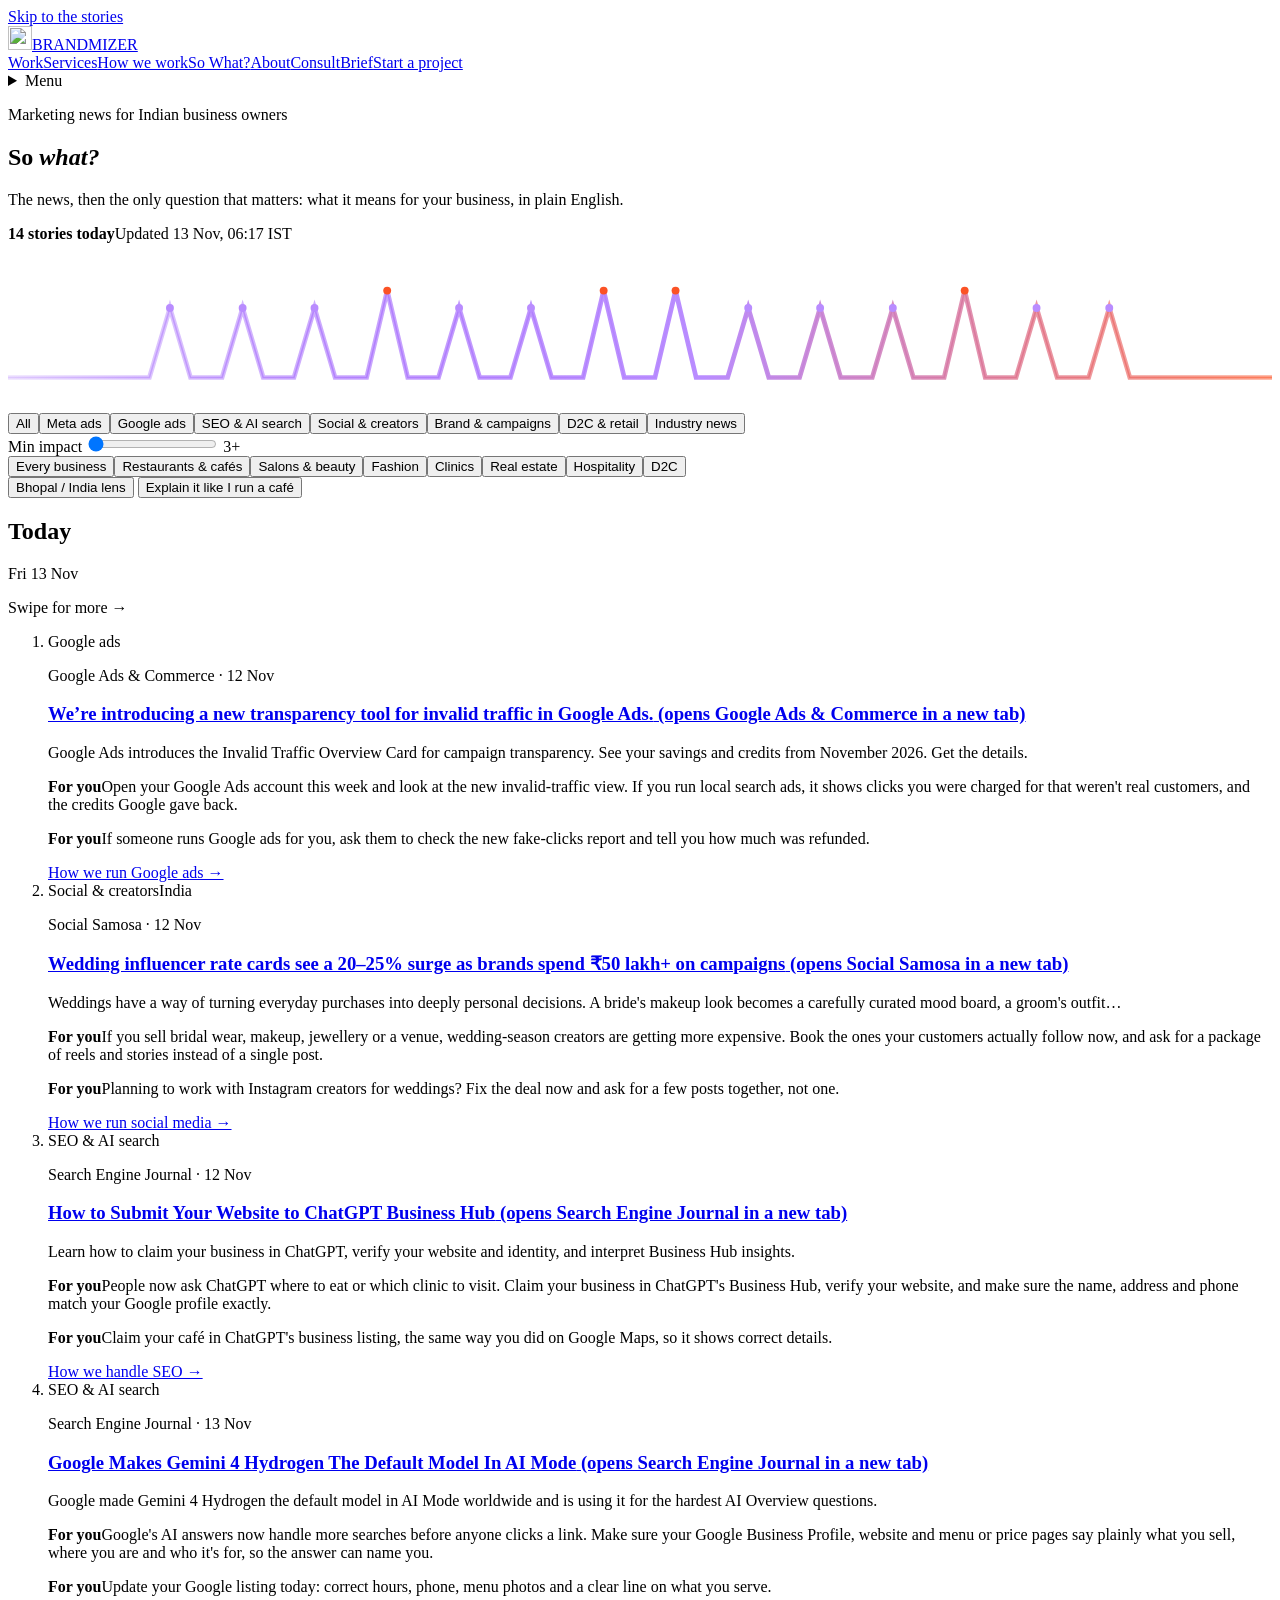
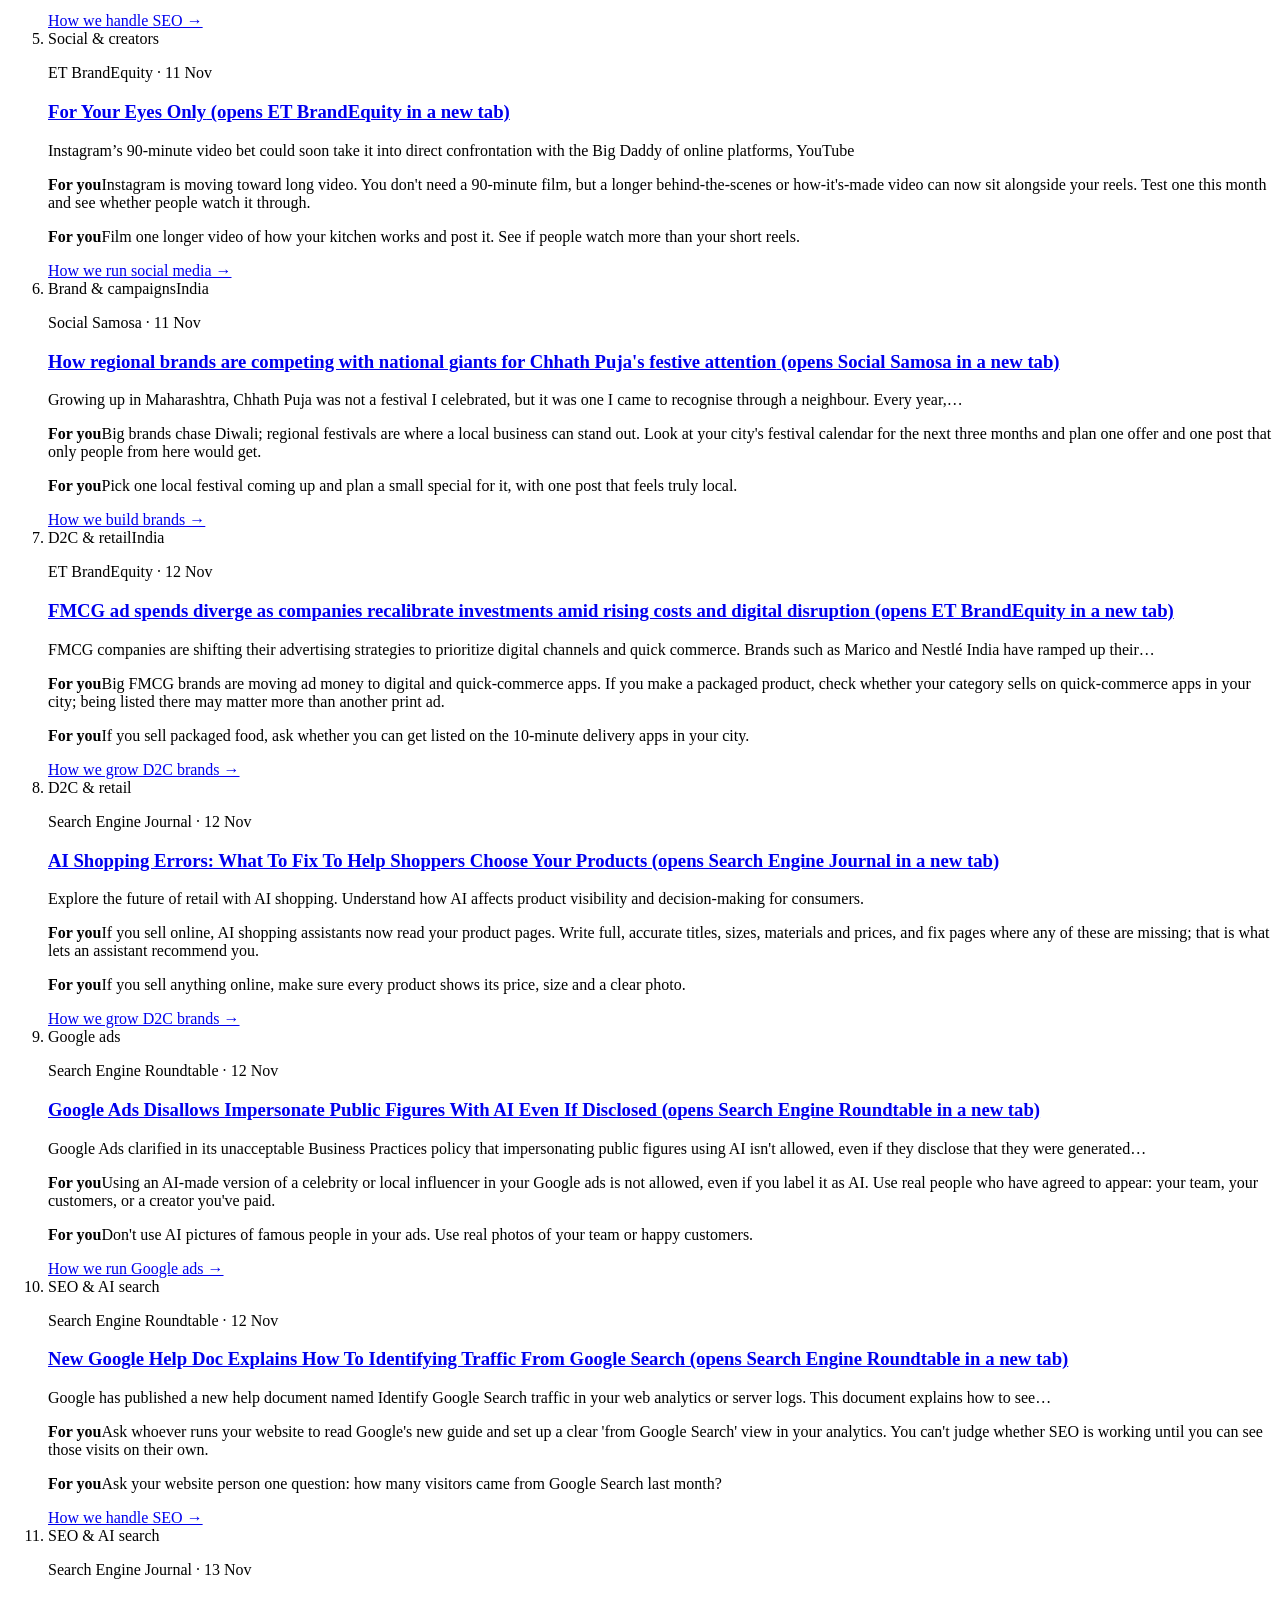
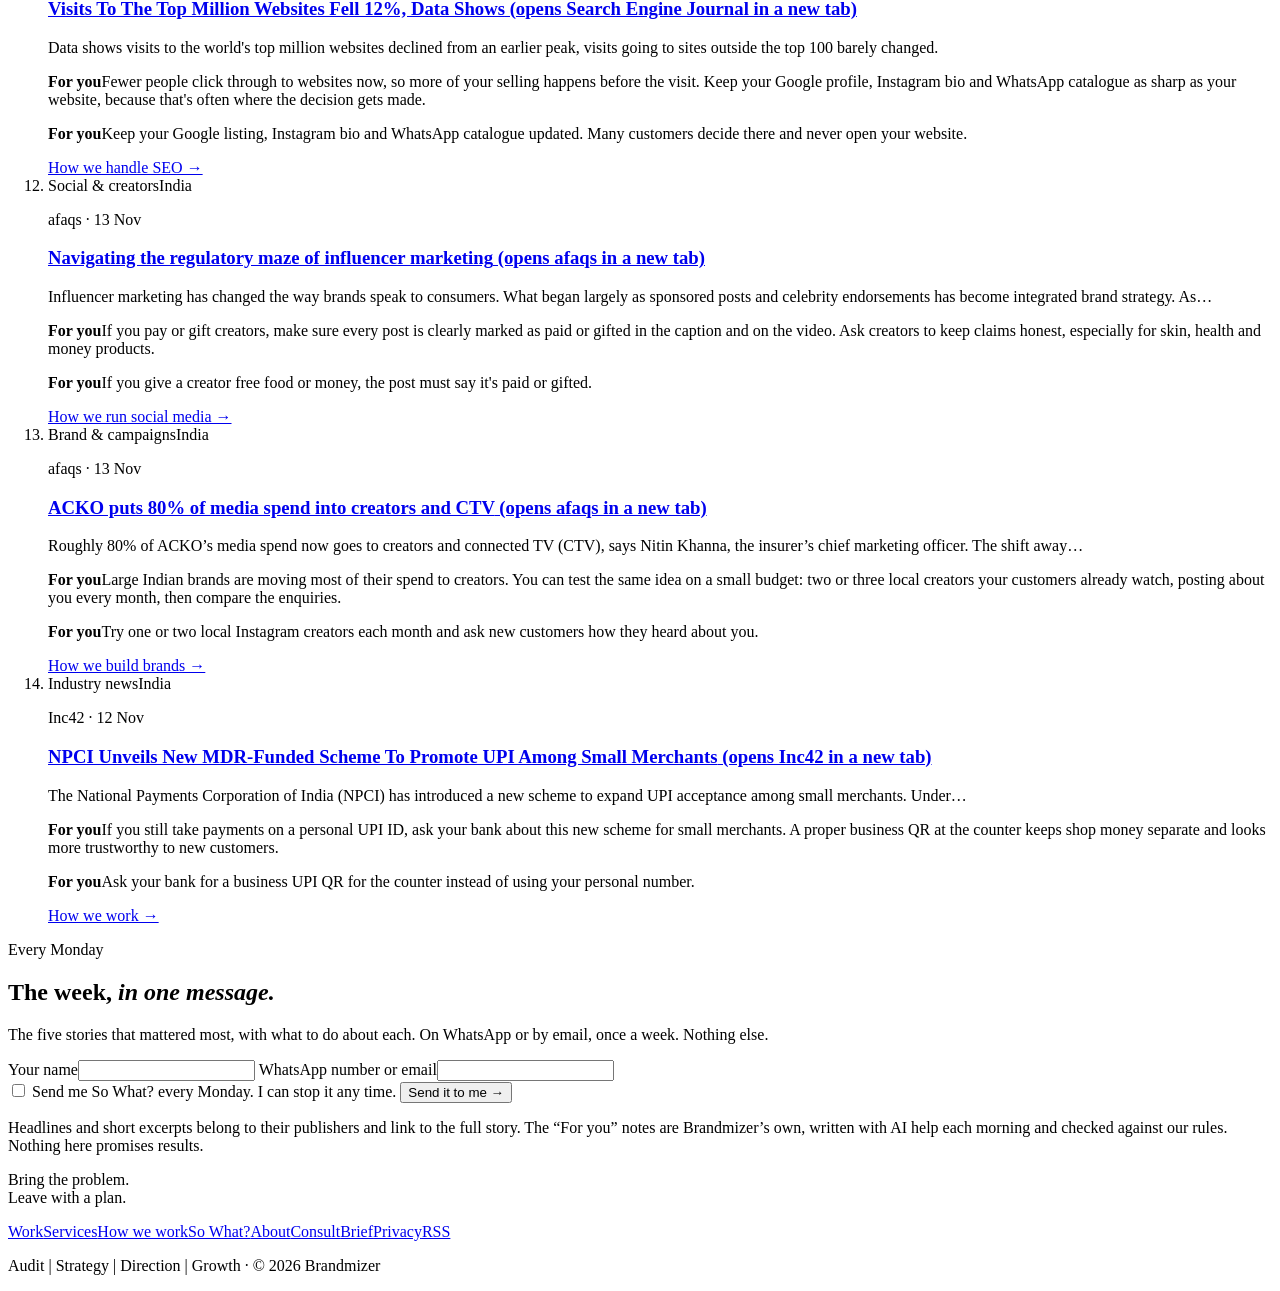
==== site/so-what-preview/index.html @ 9aa98651 "So What?: pipeline, first real day (13 Nov), preview pages" ====
<!doctype html>
<html lang="en-IN">
<head>
<meta charset="utf-8"><meta name="viewport" content="width=device-width, initial-scale=1, viewport-fit=cover">
<title>So What? Marketing news, and what it means for your business | Brandmizer</title><meta name="description" content="Today&#x27;s marketing news for Indian business owners, with a plain-English note on what each story means for you. Updated every morning by Brandmizer, Bhopal."><meta name="robots" content="noindex,nofollow">
<link rel="canonical" href="https://brandmizer.com/so-what-preview/"><link rel="alternate" type="application/rss+xml" title="So What? by Brandmizer" href="/so-what-preview/feed.xml">
<meta property="og:type" content="website"><meta property="og:site_name" content="Brandmizer"><meta property="og:title" content="So What? Marketing news, and what it means for your business | Brandmizer"><meta property="og:description" content="Today&#x27;s marketing news for Indian business owners, with a plain-English note on what each story means for you. Updated every morning by Brandmizer, Bhopal."><meta property="og:url" content="https://brandmizer.com/so-what-preview/"><meta property="og:image" content="https://brandmizer.com/og.jpg"><meta name="twitter:card" content="summary_large_image">
<link rel="icon" href="/icon.png"><link rel="preload" href="/so-what-preview/bricolage.woff2" as="font" type="font/woff2" crossorigin>
<link rel="stylesheet" href="/so-what-preview/so-what.css?v=1">
<script type="application/ld+json">{"@context": "https://schema.org", "@type": "CollectionPage", "name": "So What? Marketing news, and what it means for your business | Brandmizer", "url": "https://brandmizer.com/so-what-preview/", "description": "Today's marketing news for Indian business owners, with a plain-English note on what each story means for you. Updated every morning by Brandmizer, Bhopal.", "publisher": {"@type": "Organization", "name": "Brandmizer", "url": "https://brandmizer.com/"}, "mainEntity": {"@type": "ItemList", "numberOfItems": 14, "itemListElement": [{"@type": "ListItem", "position": 1, "item": {"@type": "NewsArticle", "headline": "We’re introducing a new transparency tool for invalid traffic in Google Ads.", "url": "https://blog.google/products/ads-commerce/invalid-traffic-overview-google-ads/", "datePublished": "2026-11-12T13:00:00+00:00", "publisher": {"@type": "Organization", "name": "Google Ads & Commerce"}, "abstract": "Open your Google Ads account this week and look at the new invalid-traffic view. If you run local search ads, it shows clicks you were charged for that weren't real customers, and the credits Google gave back."}}, {"@type": "ListItem", "position": 2, "item": {"@type": "NewsArticle", "headline": "Wedding influencer rate cards see a 20–25% surge as brands spend ₹50 lakh+ on campaigns", "url": "https://www.socialsamosa.com/experts-speak/wedding-influencer-rate-cards-20-25percent-surge-brands-spend-50-lakh-12765551", "datePublished": "2026-11-12T03:30:37+00:00", "publisher": {"@type": "Organization", "name": "Social Samosa"}, "abstract": "If you sell bridal wear, makeup, jewellery or a venue, wedding-season creators are getting more expensive. Book the ones your customers actually follow now, and ask for a package of reels and stories instead of a single post."}}, {"@type": "ListItem", "position": 3, "item": {"@type": "NewsArticle", "headline": "How to Submit Your Website to ChatGPT Business Hub", "url": "https://www.searchenginejournal.com/submit-website-chatgpt/596785/", "datePublished": "2026-11-12T13:10:15+00:00", "publisher": {"@type": "Organization", "name": "Search Engine Journal"}, "abstract": "People now ask ChatGPT where to eat or which clinic to visit. Claim your business in ChatGPT's Business Hub, verify your website, and make sure the name, address and phone match your Google profile exactly."}}, {"@type": "ListItem", "position": 4, "item": {"@type": "NewsArticle", "headline": "Google Makes Gemini 4 Hydrogen The Default Model In AI Mode", "url": "https://www.searchenginejournal.com/google-gemini-4-hydrogen-default-ai-mode/597096/", "datePublished": "2026-11-12T20:09:18+00:00", "publisher": {"@type": "Organization", "name": "Search Engine Journal"}, "abstract": "Google's AI answers now handle more searches before anyone clicks a link. Make sure your Google Business Profile, website and menu or price pages say plainly what you sell, where you are and who it's for, so the answer can name you."}}, {"@type": "ListItem", "position": 5, "item": {"@type": "NewsArticle", "headline": "For Your Eyes Only", "url": "https://brandequity.economictimes.indiatimes.com/news/digital/for-your-eyes-only/135715470", "datePublished": "2026-11-11T01:43:55+00:00", "publisher": {"@type": "Organization", "name": "ET BrandEquity"}, "abstract": "Instagram is moving toward long video. You don't need a 90-minute film, but a longer behind-the-scenes or how-it's-made video can now sit alongside your reels. Test one this month and see whether people watch it through."}}, {"@type": "ListItem", "position": 6, "item": {"@type": "NewsArticle", "headline": "How regional brands are competing with national giants for Chhath Puja's festive attention", "url": "https://www.socialsamosa.com/experts-speak/regional-brands-competing-national-giants-chhath-puja-12789927", "datePublished": "2026-11-11T03:30:37+00:00", "publisher": {"@type": "Organization", "name": "Social Samosa"}, "abstract": "Big brands chase Diwali; regional festivals are where a local business can stand out. Look at your city's festival calendar for the next three months and plan one offer and one post that only people from here would get."}}, {"@type": "ListItem", "position": 7, "item": {"@type": "NewsArticle", "headline": "FMCG ad spends diverge as companies recalibrate investments amid rising costs and digital disruption", "url": "https://brandequity.economictimes.indiatimes.com/news/research/advertising/fmcg-ad-spends-diverge-as-companies-recalibrate-investments-amid-rising-costs-and-digital-disruption/135753228", "datePublished": "2026-11-12T03:03:59+00:00", "publisher": {"@type": "Organization", "name": "ET BrandEquity"}, "abstract": "Big FMCG brands are moving ad money to digital and quick-commerce apps. If you make a packaged product, check whether your category sells on quick-commerce apps in your city; being listed there may matter more than another print ad."}}, {"@type": "ListItem", "position": 8, "item": {"@type": "NewsArticle", "headline": "AI Shopping Errors: What To Fix To Help Shoppers Choose Your Products", "url": "https://www.searchenginejournal.com/fix-ai-shopping-errors-writesonic-spa/595790/", "datePublished": "2026-11-12T06:00:23+00:00", "publisher": {"@type": "Organization", "name": "Search Engine Journal"}, "abstract": "If you sell online, AI shopping assistants now read your product pages. Write full, accurate titles, sizes, materials and prices, and fix pages where any of these are missing; that is what lets an assistant recommend you."}}, {"@type": "ListItem", "position": 9, "item": {"@type": "NewsArticle", "headline": "Google Ads Disallows Impersonate Public Figures With AI Even If Disclosed", "url": "https://www.seroundtable.com/google-ads-disallows-impersonate-public-figures-ai-42512.html", "datePublished": "2026-11-12T12:51:00+00:00", "publisher": {"@type": "Organization", "name": "Search Engine Roundtable"}, "abstract": "Using an AI-made version of a celebrity or local influencer in your Google ads is not allowed, even if you label it as AI. Use real people who have agreed to appear: your team, your customers, or a creator you've paid."}}, {"@type": "ListItem", "position": 10, "item": {"@type": "NewsArticle", "headline": "New Google Help Doc Explains How To Identifying Traffic From Google Search", "url": "https://www.seroundtable.com/identify-traffic-from-google-search-42525.html", "datePublished": "2026-11-12T17:08:00+00:00", "publisher": {"@type": "Organization", "name": "Search Engine Roundtable"}, "abstract": "Ask whoever runs your website to read Google's new guide and set up a clear 'from Google Search' view in your analytics. You can't judge whether SEO is working until you can see those visits on their own."}}, {"@type": "ListItem", "position": 11, "item": {"@type": "NewsArticle", "headline": "Visits To The Top Million Websites Fell 12%, Data Shows", "url": "https://www.searchenginejournal.com/visits-to-the-top-million-websites-fell-12-data-shows/597085/", "datePublished": "2026-11-12T18:43:03+00:00", "publisher": {"@type": "Organization", "name": "Search Engine Journal"}, "abstract": "Fewer people click through to websites now, so more of your selling happens before the visit. Keep your Google profile, Instagram bio and WhatsApp catalogue as sharp as your website, because that's often where the decision gets made."}}, {"@type": "ListItem", "position": 12, "item": {"@type": "NewsArticle", "headline": "Navigating the regulatory maze of influencer marketing", "url": "https://www.afaqs.com/news/guest-article/navigating-the-regulatory-maze-of-influencer-marketing-12804831", "datePublished": "2026-11-12T23:30:37+00:00", "publisher": {"@type": "Organization", "name": "afaqs"}, "abstract": "If you pay or gift creators, make sure every post is clearly marked as paid or gifted in the caption and on the video. Ask creators to keep claims honest, especially for skin, health and money products."}}, {"@type": "ListItem", "position": 13, "item": {"@type": "NewsArticle", "headline": "ACKO puts 80% of media spend into creators and CTV", "url": "https://www.afaqs.com/news/mktg/acko-puts-80-of-media-spend-into-creators-and-ctv-12804410", "datePublished": "2026-11-13T00:00:37+00:00", "publisher": {"@type": "Organization", "name": "afaqs"}, "abstract": "Large Indian brands are moving most of their spend to creators. You can test the same idea on a small budget: two or three local creators your customers already watch, posting about you every month, then compare the enquiries."}}, {"@type": "ListItem", "position": 14, "item": {"@type": "NewsArticle", "headline": "NPCI Unveils New MDR-Funded Scheme To Promote UPI Among Small Merchants", "url": "https://inc42.com/buzz/npci-unveils-new-mdr-funded-scheme-to-promote-upi-among-small-merchants/", "datePublished": "2026-11-12T15:01:09+00:00", "publisher": {"@type": "Organization", "name": "Inc42"}, "abstract": "If you still take payments on a personal UPI ID, ask your bank about this new scheme for small merchants. A proper business QR at the counter keeps shop money separate and looks more trustworthy to new customers."}}]}}</script><script>!function(f,b,e,v,n,t,s){if(f.fbq)return;n=f.fbq=function(){n.callMethod?n.callMethod.apply(n,arguments):n.queue.push(arguments)};if(!f._fbq)f._fbq=n;n.push=n;n.loaded=!0;n.version='2.0';n.queue=[];t=b.createElement(e);t.async=!0;t.src=v;s=b.getElementsByTagName(e)[0];s.parentNode.insertBefore(t,s)}(window,document,'script','https://connect.facebook.net/en_US/fbevents.js');fbq('init','4198595263773796');fbq('track','PageView');</script>
</head>
<body>
<a class="skip" href="#stories">Skip to the stories</a>
<header class="nav"><div class="wrap"><a class="brand" href="/"><img src="/so-what-preview/mark.png" alt="" width="24" height="24">BRANDMIZER</a>
<nav class="links" aria-label="Pages"><a href="/city/">Work</a><a href="/services/">Services</a><a href="/how-we-work/">How we work</a><a href="/so-what-preview/" aria-current=page>So What?</a><a href="/about/">About</a><a href="/consult/">Consult</a><a href="/brief/">Brief</a><a class="cta" href="/brief/">Start a project</a></nav>
<details class="menu"><summary aria-label="Menu">Menu</summary><nav class="drawer" aria-label="Pages (menu)"><a href="/city/">Work</a><a href="/services/">Services</a><a href="/how-we-work/">How we work</a><a href="/so-what-preview/" aria-current=page>So What?</a><a href="/about/">About</a><a href="/consult/">Consult</a><a href="/brief/">Brief</a><a href="/brief/">Start a project</a></nav></details></div></header>
<main id="main">
<section class="hero"><div class="wrap">
<div class="hero-top"><div><p class="label kicker">Marketing news for Indian business owners</p>
<h1>So <em>what?</em></h1>
<p class="sub">The news, then the only question that matters: what it means for your business, in plain English.</p></div>
<p class="label stamp"><b>14 stories today</b>Updated 13 Nov, 06:17 IST</p></div>
<div class="signal" aria-hidden="false"><svg viewBox="0 0 1600 190" preserveAspectRatio="none" role="group" aria-label="Today's stories as a signal: the taller the peak, the bigger the impact">
<defs><linearGradient id="sg" x1="0" x2="1"><stop offset="0" stop-color="#8b3ffa" stop-opacity=".15"/><stop offset=".55" stop-color="#b98cff"/><stop offset="1" stop-color="#fb5225" stop-opacity=".5"/></linearGradient></defs>
<path class="glow" d="M0 150 L179 150 L205 62 L231 150 L271 150 L297 62 L323 150 L362 150 L388 62 L414 150 L454 150 L480 40 L506 150 L545 150 L571 62 L597 150 L636 150 L662 62 L688 150 L728 150 L754 40 L780 150 L819 150 L845 40 L871 150 L911 150 L937 62 L963 150 L1002 150 L1028 62 L1054 150 L1094 150 L1120 62 L1146 150 L1185 150 L1211 40 L1237 150 L1276 150 L1302 62 L1328 150 L1368 150 L1394 62 L1420 150 L1600 150" fill="none" stroke="url(#sg)" stroke-width="6"/><path d="M0 150 L179 150 L205 62 L231 150 L271 150 L297 62 L323 150 L362 150 L388 62 L414 150 L454 150 L480 40 L506 150 L545 150 L571 62 L597 150 L636 150 L662 62 L688 150 L728 150 L754 40 L780 150 L819 150 L845 40 L871 150 L911 150 L937 62 L963 150 L1002 150 L1028 62 L1054 150 L1094 150 L1120 62 L1146 150 L1185 150 L1211 40 L1237 150 L1276 150 L1302 62 L1328 150 L1368 150 L1394 62 L1420 150 L1600 150" fill="none" stroke="url(#sg)" stroke-width="2"/>
<g class="peak" data-for="s-ecc2ecfb144f" tabindex="0" role="button" aria-label="Go to: For Your Eyes Only"><circle cx="205" cy="62" r="5" fill="#b98cff"/></g><g class="peak" data-for="s-cd4eedb22e3f" tabindex="0" role="button" aria-label="Go to: How regional brands are competing with national giants for Chhath Puja&#x27;s festive attention"><circle cx="297" cy="62" r="5" fill="#b98cff"/></g><g class="peak" data-for="s-7a551f74f8f1" tabindex="0" role="button" aria-label="Go to: FMCG ad spends diverge as companies recalibrate investments amid rising costs and digital disruption"><circle cx="388" cy="62" r="5" fill="#b98cff"/></g><g class="peak" data-for="s-b32c65d6b437" tabindex="0" role="button" aria-label="Go to: Wedding influencer rate cards see a 20–25% surge as brands spend ₹50 lakh+ on campaigns"><circle cx="480" cy="40" r="5" fill="#fb5225"/></g><g class="peak" data-for="s-f1b92e170b71" tabindex="0" role="button" aria-label="Go to: AI Shopping Errors: What To Fix To Help Shoppers Choose Your Products"><circle cx="571" cy="62" r="5" fill="#b98cff"/></g><g class="peak" data-for="s-995f81ce42e9" tabindex="0" role="button" aria-label="Go to: Google Ads Disallows Impersonate Public Figures With AI Even If Disclosed"><circle cx="662" cy="62" r="5" fill="#b98cff"/></g><g class="peak top" data-for="s-d7cb22eeaa84" tabindex="0" role="button" aria-label="Go to: We’re introducing a new transparency tool for invalid traffic in Google Ads."><circle cx="754" cy="40" r="5" fill="#fb5225"/></g><g class="peak" data-for="s-14d401bca611" tabindex="0" role="button" aria-label="Go to: How to Submit Your Website to ChatGPT Business Hub"><circle cx="845" cy="40" r="5" fill="#fb5225"/></g><g class="peak" data-for="s-0faafb590cff" tabindex="0" role="button" aria-label="Go to: NPCI Unveils New MDR-Funded Scheme To Promote UPI Among Small Merchants"><circle cx="937" cy="62" r="5" fill="#b98cff"/></g><g class="peak" data-for="s-9e3d4a1f6106" tabindex="0" role="button" aria-label="Go to: New Google Help Doc Explains How To Identifying Traffic From Google Search"><circle cx="1028" cy="62" r="5" fill="#b98cff"/></g><g class="peak" data-for="s-e3565c75cc93" tabindex="0" role="button" aria-label="Go to: Visits To The Top Million Websites Fell 12%, Data Shows"><circle cx="1120" cy="62" r="5" fill="#b98cff"/></g><g class="peak" data-for="s-a123a9330220" tabindex="0" role="button" aria-label="Go to: Google Makes Gemini 4 Hydrogen The Default Model In AI Mode"><circle cx="1211" cy="40" r="5" fill="#fb5225"/></g><g class="peak" data-for="s-f8298ed9e74b" tabindex="0" role="button" aria-label="Go to: Navigating the regulatory maze of influencer marketing"><circle cx="1302" cy="62" r="5" fill="#b98cff"/></g><g class="peak" data-for="s-f70ac30956f1" tabindex="0" role="button" aria-label="Go to: ACKO puts 80% of media spend into creators and CTV"><circle cx="1394" cy="62" r="5" fill="#b98cff"/></g></svg></div></div></section>
<div class="controls" role="region" aria-label="Filters"><div class="wrap">
<span class="dial" aria-hidden="true"></span><div class="chips" role="group" aria-label="Category"><button class="chip" type="button" data-cat-btn="all" aria-pressed="true">All</button><button class="chip" type="button" data-cat-btn="Meta ads" aria-pressed="false">Meta ads</button><button class="chip" type="button" data-cat-btn="Google ads" aria-pressed="false">Google ads</button><button class="chip" type="button" data-cat-btn="SEO &amp; AI search" aria-pressed="false">SEO &amp; AI search</button><button class="chip" type="button" data-cat-btn="Social &amp; creators" aria-pressed="false">Social &amp; creators</button><button class="chip" type="button" data-cat-btn="Brand &amp; campaigns" aria-pressed="false">Brand &amp; campaigns</button><button class="chip" type="button" data-cat-btn="D2C &amp; retail" aria-pressed="false">D2C &amp; retail</button><button class="chip" type="button" data-cat-btn="Industry news" aria-pressed="false">Industry news</button></div>
<label class="imp-ctl label" for="min">Min impact <input id="min" type="range" min="3" max="5" step="1" value="3"> <span id="minval">3+</span></label>
</div><div class="wrap"><div class="chips" role="group" aria-label="Business type"><button class="chip" type="button" data-ind-btn="all" aria-pressed="true">Every business</button><button class="chip" type="button" data-ind-btn="Restaurants &amp; cafés" aria-pressed="false">Restaurants &amp; cafés</button><button class="chip" type="button" data-ind-btn="Salons &amp; beauty" aria-pressed="false">Salons &amp; beauty</button><button class="chip" type="button" data-ind-btn="Fashion" aria-pressed="false">Fashion</button><button class="chip" type="button" data-ind-btn="Clinics" aria-pressed="false">Clinics</button><button class="chip" type="button" data-ind-btn="Real estate" aria-pressed="false">Real estate</button><button class="chip" type="button" data-ind-btn="Hospitality" aria-pressed="false">Hospitality</button><button class="chip" type="button" data-ind-btn="D2C" aria-pressed="false">D2C</button></div>
<button class="sw" id="lens" type="button" aria-pressed="false"><i></i>Bhopal / India lens</button>
<button class="sw" id="cafe" type="button" aria-pressed="false"><i></i>Explain it like I run a café</button></div></div>
<div class="wrap days" id="stories"><p class="label" aria-live="polite" id="count"></p>
<section class="day today" aria-labelledby="d-2026-11-13">
<div class="dayhead"><h2 id="d-2026-11-13">Today</h2><span class="label">Fri 13 Nov</span></div><p class="label swipehint">Swipe for more →</p>
<ol class="list"><li class="story" id="s-d7cb22eeaa84" data-cat="Google ads" data-ind="" data-imp="4" data-india="0">
  <div class="meta"><span class="bars" role="img" aria-label="Impact 4 of 5"><i class="on"></i><i class="on"></i><i class="on"></i><i class="on"></i><i class=""></i></span><span class="cat">Google ads</span></div>
  <div>
    <p class="src">Google Ads &amp; Commerce · <time datetime="2026-11-12T13:00:00+00:00">12 Nov</time></p>
    <h3><a href="https://blog.google/products/ads-commerce/invalid-traffic-overview-google-ads/" target="_blank" rel="noopener">We’re introducing a new transparency tool for invalid traffic in Google Ads.<span class="sr"> (opens Google Ads &amp; Commerce in a new tab)</span></a></h3>
    <p class="ex">Google Ads introduces the Invalid Traffic Overview Card for campaign transparency. See your savings and credits from November 2026. Get the details.</p>
    <p class="take pro"><b>For you</b>Open your Google Ads account this week and look at the new invalid-traffic view. If you run local search ads, it shows clicks you were charged for that weren&#x27;t real customers, and the credits Google gave back.</p>
    <p class="take cafe"><b>For you</b>If someone runs Google ads for you, ask them to check the new fake-clicks report and tell you how much was refunded.</p>
    <a class="more" href="/services/">How we run Google ads →</a>
  </div>
</li>
<li class="story" id="s-b32c65d6b437" data-cat="Social &amp; creators" data-ind="Fashion|Salons &amp; beauty|Hospitality" data-imp="4" data-india="1">
  <div class="meta"><span class="bars" role="img" aria-label="Impact 4 of 5"><i class="on"></i><i class="on"></i><i class="on"></i><i class="on"></i><i class=""></i></span><span class="cat">Social &amp; creators</span><span class="lens">India</span></div>
  <div>
    <p class="src">Social Samosa · <time datetime="2026-11-12T03:30:37+00:00">12 Nov</time></p>
    <h3><a href="https://www.socialsamosa.com/experts-speak/wedding-influencer-rate-cards-20-25percent-surge-brands-spend-50-lakh-12765551" target="_blank" rel="noopener">Wedding influencer rate cards see a 20–25% surge as brands spend ₹50 lakh+ on campaigns<span class="sr"> (opens Social Samosa in a new tab)</span></a></h3>
    <p class="ex">Weddings have a way of turning everyday purchases into deeply personal decisions. A bride&#x27;s makeup look becomes a carefully curated mood board, a groom&#x27;s outfit…</p>
    <p class="take pro"><b>For you</b>If you sell bridal wear, makeup, jewellery or a venue, wedding-season creators are getting more expensive. Book the ones your customers actually follow now, and ask for a package of reels and stories instead of a single post.</p>
    <p class="take cafe"><b>For you</b>Planning to work with Instagram creators for weddings? Fix the deal now and ask for a few posts together, not one.</p>
    <a class="more" href="/services/">How we run social media →</a>
  </div>
</li>
<li class="story" id="s-14d401bca611" data-cat="SEO &amp; AI search" data-ind="" data-imp="4" data-india="0">
  <div class="meta"><span class="bars" role="img" aria-label="Impact 4 of 5"><i class="on"></i><i class="on"></i><i class="on"></i><i class="on"></i><i class=""></i></span><span class="cat">SEO &amp; AI search</span></div>
  <div>
    <p class="src">Search Engine Journal · <time datetime="2026-11-12T13:10:15+00:00">12 Nov</time></p>
    <h3><a href="https://www.searchenginejournal.com/submit-website-chatgpt/596785/" target="_blank" rel="noopener">How to Submit Your Website to ChatGPT Business Hub<span class="sr"> (opens Search Engine Journal in a new tab)</span></a></h3>
    <p class="ex">Learn how to claim your business in ChatGPT, verify your website and identity, and interpret Business Hub insights.</p>
    <p class="take pro"><b>For you</b>People now ask ChatGPT where to eat or which clinic to visit. Claim your business in ChatGPT&#x27;s Business Hub, verify your website, and make sure the name, address and phone match your Google profile exactly.</p>
    <p class="take cafe"><b>For you</b>Claim your café in ChatGPT&#x27;s business listing, the same way you did on Google Maps, so it shows correct details.</p>
    <a class="more" href="/services/">How we handle SEO →</a>
  </div>
</li>
<li class="story" id="s-a123a9330220" data-cat="SEO &amp; AI search" data-ind="" data-imp="4" data-india="0">
  <div class="meta"><span class="bars" role="img" aria-label="Impact 4 of 5"><i class="on"></i><i class="on"></i><i class="on"></i><i class="on"></i><i class=""></i></span><span class="cat">SEO &amp; AI search</span></div>
  <div>
    <p class="src">Search Engine Journal · <time datetime="2026-11-12T20:09:18+00:00">13 Nov</time></p>
    <h3><a href="https://www.searchenginejournal.com/google-gemini-4-hydrogen-default-ai-mode/597096/" target="_blank" rel="noopener">Google Makes Gemini 4 Hydrogen The Default Model In AI Mode<span class="sr"> (opens Search Engine Journal in a new tab)</span></a></h3>
    <p class="ex">Google made Gemini 4 Hydrogen the default model in AI Mode worldwide and is using it for the hardest AI Overview questions.</p>
    <p class="take pro"><b>For you</b>Google&#x27;s AI answers now handle more searches before anyone clicks a link. Make sure your Google Business Profile, website and menu or price pages say plainly what you sell, where you are and who it&#x27;s for, so the answer can name you.</p>
    <p class="take cafe"><b>For you</b>Update your Google listing today: correct hours, phone, menu photos and a clear line on what you serve.</p>
    <a class="more" href="/services/">How we handle SEO →</a>
  </div>
</li>
<li class="story" id="s-ecc2ecfb144f" data-cat="Social &amp; creators" data-ind="" data-imp="3" data-india="0">
  <div class="meta"><span class="bars" role="img" aria-label="Impact 3 of 5"><i class="on"></i><i class="on"></i><i class="on"></i><i class=""></i><i class=""></i></span><span class="cat">Social &amp; creators</span></div>
  <div>
    <p class="src">ET BrandEquity · <time datetime="2026-11-11T01:43:55+00:00">11 Nov</time></p>
    <h3><a href="https://brandequity.economictimes.indiatimes.com/news/digital/for-your-eyes-only/135715470" target="_blank" rel="noopener">For Your Eyes Only<span class="sr"> (opens ET BrandEquity in a new tab)</span></a></h3>
    <p class="ex">Instagram’s 90-minute video bet could soon take it into direct confrontation with the Big Daddy of online platforms, YouTube</p>
    <p class="take pro"><b>For you</b>Instagram is moving toward long video. You don&#x27;t need a 90-minute film, but a longer behind-the-scenes or how-it&#x27;s-made video can now sit alongside your reels. Test one this month and see whether people watch it through.</p>
    <p class="take cafe"><b>For you</b>Film one longer video of how your kitchen works and post it. See if people watch more than your short reels.</p>
    <a class="more" href="/services/">How we run social media →</a>
  </div>
</li>
<li class="story" id="s-cd4eedb22e3f" data-cat="Brand &amp; campaigns" data-ind="Restaurants &amp; cafés|Fashion" data-imp="3" data-india="1">
  <div class="meta"><span class="bars" role="img" aria-label="Impact 3 of 5"><i class="on"></i><i class="on"></i><i class="on"></i><i class=""></i><i class=""></i></span><span class="cat">Brand &amp; campaigns</span><span class="lens">India</span></div>
  <div>
    <p class="src">Social Samosa · <time datetime="2026-11-11T03:30:37+00:00">11 Nov</time></p>
    <h3><a href="https://www.socialsamosa.com/experts-speak/regional-brands-competing-national-giants-chhath-puja-12789927" target="_blank" rel="noopener">How regional brands are competing with national giants for Chhath Puja&#x27;s festive attention<span class="sr"> (opens Social Samosa in a new tab)</span></a></h3>
    <p class="ex">Growing up in Maharashtra, Chhath Puja was not a festival I celebrated, but it was one I came to recognise through a neighbour. Every year,…</p>
    <p class="take pro"><b>For you</b>Big brands chase Diwali; regional festivals are where a local business can stand out. Look at your city&#x27;s festival calendar for the next three months and plan one offer and one post that only people from here would get.</p>
    <p class="take cafe"><b>For you</b>Pick one local festival coming up and plan a small special for it, with one post that feels truly local.</p>
    <a class="more" href="/services/">How we build brands →</a>
  </div>
</li>
<li class="story" id="s-7a551f74f8f1" data-cat="D2C &amp; retail" data-ind="D2C" data-imp="3" data-india="1">
  <div class="meta"><span class="bars" role="img" aria-label="Impact 3 of 5"><i class="on"></i><i class="on"></i><i class="on"></i><i class=""></i><i class=""></i></span><span class="cat">D2C &amp; retail</span><span class="lens">India</span></div>
  <div>
    <p class="src">ET BrandEquity · <time datetime="2026-11-12T03:03:59+00:00">12 Nov</time></p>
    <h3><a href="https://brandequity.economictimes.indiatimes.com/news/research/advertising/fmcg-ad-spends-diverge-as-companies-recalibrate-investments-amid-rising-costs-and-digital-disruption/135753228" target="_blank" rel="noopener">FMCG ad spends diverge as companies recalibrate investments amid rising costs and digital disruption<span class="sr"> (opens ET BrandEquity in a new tab)</span></a></h3>
    <p class="ex">FMCG companies are shifting their advertising strategies to prioritize digital channels and quick commerce. Brands such as Marico and Nestlé India have ramped up their…</p>
    <p class="take pro"><b>For you</b>Big FMCG brands are moving ad money to digital and quick-commerce apps. If you make a packaged product, check whether your category sells on quick-commerce apps in your city; being listed there may matter more than another print ad.</p>
    <p class="take cafe"><b>For you</b>If you sell packaged food, ask whether you can get listed on the 10-minute delivery apps in your city.</p>
    <a class="more" href="/services/">How we grow D2C brands →</a>
  </div>
</li>
<li class="story" id="s-f1b92e170b71" data-cat="D2C &amp; retail" data-ind="D2C|Fashion" data-imp="3" data-india="0">
  <div class="meta"><span class="bars" role="img" aria-label="Impact 3 of 5"><i class="on"></i><i class="on"></i><i class="on"></i><i class=""></i><i class=""></i></span><span class="cat">D2C &amp; retail</span></div>
  <div>
    <p class="src">Search Engine Journal · <time datetime="2026-11-12T06:00:23+00:00">12 Nov</time></p>
    <h3><a href="https://www.searchenginejournal.com/fix-ai-shopping-errors-writesonic-spa/595790/" target="_blank" rel="noopener">AI Shopping Errors: What To Fix To Help Shoppers Choose Your Products<span class="sr"> (opens Search Engine Journal in a new tab)</span></a></h3>
    <p class="ex">Explore the future of retail with AI shopping. Understand how AI affects product visibility and decision-making for consumers.</p>
    <p class="take pro"><b>For you</b>If you sell online, AI shopping assistants now read your product pages. Write full, accurate titles, sizes, materials and prices, and fix pages where any of these are missing; that is what lets an assistant recommend you.</p>
    <p class="take cafe"><b>For you</b>If you sell anything online, make sure every product shows its price, size and a clear photo.</p>
    <a class="more" href="/services/">How we grow D2C brands →</a>
  </div>
</li>
<li class="story" id="s-995f81ce42e9" data-cat="Google ads" data-ind="" data-imp="3" data-india="0">
  <div class="meta"><span class="bars" role="img" aria-label="Impact 3 of 5"><i class="on"></i><i class="on"></i><i class="on"></i><i class=""></i><i class=""></i></span><span class="cat">Google ads</span></div>
  <div>
    <p class="src">Search Engine Roundtable · <time datetime="2026-11-12T12:51:00+00:00">12 Nov</time></p>
    <h3><a href="https://www.seroundtable.com/google-ads-disallows-impersonate-public-figures-ai-42512.html" target="_blank" rel="noopener">Google Ads Disallows Impersonate Public Figures With AI Even If Disclosed<span class="sr"> (opens Search Engine Roundtable in a new tab)</span></a></h3>
    <p class="ex">Google Ads clarified in its unacceptable Business Practices policy that impersonating public figures using AI isn&#x27;t allowed, even if they disclose that they were generated…</p>
    <p class="take pro"><b>For you</b>Using an AI-made version of a celebrity or local influencer in your Google ads is not allowed, even if you label it as AI. Use real people who have agreed to appear: your team, your customers, or a creator you&#x27;ve paid.</p>
    <p class="take cafe"><b>For you</b>Don&#x27;t use AI pictures of famous people in your ads. Use real photos of your team or happy customers.</p>
    <a class="more" href="/services/">How we run Google ads →</a>
  </div>
</li>
<li class="story" id="s-9e3d4a1f6106" data-cat="SEO &amp; AI search" data-ind="" data-imp="3" data-india="0">
  <div class="meta"><span class="bars" role="img" aria-label="Impact 3 of 5"><i class="on"></i><i class="on"></i><i class="on"></i><i class=""></i><i class=""></i></span><span class="cat">SEO &amp; AI search</span></div>
  <div>
    <p class="src">Search Engine Roundtable · <time datetime="2026-11-12T17:08:00+00:00">12 Nov</time></p>
    <h3><a href="https://www.seroundtable.com/identify-traffic-from-google-search-42525.html" target="_blank" rel="noopener">New Google Help Doc Explains How To Identifying Traffic From Google Search<span class="sr"> (opens Search Engine Roundtable in a new tab)</span></a></h3>
    <p class="ex">Google has published a new help document named Identify Google Search traffic in your web analytics or server logs. This document explains how to see…</p>
    <p class="take pro"><b>For you</b>Ask whoever runs your website to read Google&#x27;s new guide and set up a clear &#x27;from Google Search&#x27; view in your analytics. You can&#x27;t judge whether SEO is working until you can see those visits on their own.</p>
    <p class="take cafe"><b>For you</b>Ask your website person one question: how many visitors came from Google Search last month?</p>
    <a class="more" href="/services/">How we handle SEO →</a>
  </div>
</li>
<li class="story" id="s-e3565c75cc93" data-cat="SEO &amp; AI search" data-ind="" data-imp="3" data-india="0">
  <div class="meta"><span class="bars" role="img" aria-label="Impact 3 of 5"><i class="on"></i><i class="on"></i><i class="on"></i><i class=""></i><i class=""></i></span><span class="cat">SEO &amp; AI search</span></div>
  <div>
    <p class="src">Search Engine Journal · <time datetime="2026-11-12T18:43:03+00:00">13 Nov</time></p>
    <h3><a href="https://www.searchenginejournal.com/visits-to-the-top-million-websites-fell-12-data-shows/597085/" target="_blank" rel="noopener">Visits To The Top Million Websites Fell 12%, Data Shows<span class="sr"> (opens Search Engine Journal in a new tab)</span></a></h3>
    <p class="ex">Data shows visits to the world&#x27;s top million websites declined from an earlier peak, visits going to sites outside the top 100 barely changed.</p>
    <p class="take pro"><b>For you</b>Fewer people click through to websites now, so more of your selling happens before the visit. Keep your Google profile, Instagram bio and WhatsApp catalogue as sharp as your website, because that&#x27;s often where the decision gets made.</p>
    <p class="take cafe"><b>For you</b>Keep your Google listing, Instagram bio and WhatsApp catalogue updated. Many customers decide there and never open your website.</p>
    <a class="more" href="/services/">How we handle SEO →</a>
  </div>
</li>
<li class="story" id="s-f8298ed9e74b" data-cat="Social &amp; creators" data-ind="Salons &amp; beauty|Clinics|D2C" data-imp="3" data-india="1">
  <div class="meta"><span class="bars" role="img" aria-label="Impact 3 of 5"><i class="on"></i><i class="on"></i><i class="on"></i><i class=""></i><i class=""></i></span><span class="cat">Social &amp; creators</span><span class="lens">India</span></div>
  <div>
    <p class="src">afaqs · <time datetime="2026-11-12T23:30:37+00:00">13 Nov</time></p>
    <h3><a href="https://www.afaqs.com/news/guest-article/navigating-the-regulatory-maze-of-influencer-marketing-12804831" target="_blank" rel="noopener">Navigating the regulatory maze of influencer marketing<span class="sr"> (opens afaqs in a new tab)</span></a></h3>
    <p class="ex">Influencer marketing has changed the way brands speak to consumers. What began largely as sponsored posts and celebrity endorsements has become integrated brand strategy. As…</p>
    <p class="take pro"><b>For you</b>If you pay or gift creators, make sure every post is clearly marked as paid or gifted in the caption and on the video. Ask creators to keep claims honest, especially for skin, health and money products.</p>
    <p class="take cafe"><b>For you</b>If you give a creator free food or money, the post must say it&#x27;s paid or gifted.</p>
    <a class="more" href="/services/">How we run social media →</a>
  </div>
</li>
<li class="story" id="s-f70ac30956f1" data-cat="Brand &amp; campaigns" data-ind="D2C" data-imp="3" data-india="1">
  <div class="meta"><span class="bars" role="img" aria-label="Impact 3 of 5"><i class="on"></i><i class="on"></i><i class="on"></i><i class=""></i><i class=""></i></span><span class="cat">Brand &amp; campaigns</span><span class="lens">India</span></div>
  <div>
    <p class="src">afaqs · <time datetime="2026-11-13T00:00:37+00:00">13 Nov</time></p>
    <h3><a href="https://www.afaqs.com/news/mktg/acko-puts-80-of-media-spend-into-creators-and-ctv-12804410" target="_blank" rel="noopener">ACKO puts 80% of media spend into creators and CTV<span class="sr"> (opens afaqs in a new tab)</span></a></h3>
    <p class="ex">Roughly 80% of ACKO’s media spend now goes to creators and connected TV (CTV), says Nitin Khanna, the insurer’s chief marketing officer. The shift away…</p>
    <p class="take pro"><b>For you</b>Large Indian brands are moving most of their spend to creators. You can test the same idea on a small budget: two or three local creators your customers already watch, posting about you every month, then compare the enquiries.</p>
    <p class="take cafe"><b>For you</b>Try one or two local Instagram creators each month and ask new customers how they heard about you.</p>
    <a class="more" href="/services/">How we build brands →</a>
  </div>
</li>
<li class="story" id="s-0faafb590cff" data-cat="Industry news" data-ind="Restaurants &amp; cafés|Salons &amp; beauty|Clinics" data-imp="3" data-india="1">
  <div class="meta"><span class="bars" role="img" aria-label="Impact 3 of 5"><i class="on"></i><i class="on"></i><i class="on"></i><i class=""></i><i class=""></i></span><span class="cat">Industry news</span><span class="lens">India</span></div>
  <div>
    <p class="src">Inc42 · <time datetime="2026-11-12T15:01:09+00:00">12 Nov</time></p>
    <h3><a href="https://inc42.com/buzz/npci-unveils-new-mdr-funded-scheme-to-promote-upi-among-small-merchants/" target="_blank" rel="noopener">NPCI Unveils New MDR-Funded Scheme To Promote UPI Among Small Merchants<span class="sr"> (opens Inc42 in a new tab)</span></a></h3>
    <p class="ex">The National Payments Corporation of India (NPCI) has introduced a new scheme to expand UPI acceptance among small merchants. Under…</p>
    <p class="take pro"><b>For you</b>If you still take payments on a personal UPI ID, ask your bank about this new scheme for small merchants. A proper business QR at the counter keeps shop money separate and looks more trustworthy to new customers.</p>
    <p class="take cafe"><b>For you</b>Ask your bank for a business UPI QR for the counter instead of using your personal number.</p>
    <a class="more" href="/how-we-work/">How we work →</a>
  </div>
</li></ol><p class="empty" hidden>Nothing here matches your filters. Try "All".</p></section>
<section class="signup" aria-labelledby="mon"><div><p class="label kicker">Every Monday</p><h2 class="h2" id="mon">The week, <em>in one message.</em></h2>
<p>The five stories that mattered most, with what to do about each. On WhatsApp or by email, once a week. Nothing else.</p></div>
<form id="signup" data-endpoint="" data-wa="917880118355" novalidate>
<div class="row2"><label class="f" for="nm">Your name<input id="nm" name="name" type="text" autocomplete="name" required></label>
<label class="f" for="ct">WhatsApp number or email<input id="ct" name="contact" type="text" autocomplete="email" required></label></div>
<label class="consent"><input type="checkbox" name="consent" value="yes"> Send me So What? every Monday. I can stop it any time.</label>
<button class="btn" type="submit">Send it to me →</button><p class="status" id="status" role="status"></p></form></section>
<p class="note">Headlines and short excerpts belong to their publishers and link to the full story. The “For you” notes are Brandmizer’s own, written with AI help each morning and checked against our rules. Nothing here promises results.</p>
</div></main>
<footer class="foot"><div class="wrap"><div><p class="big">Bring the problem.<br>Leave with a plan.</p></div>
<div><nav aria-label="Footer"><a href="/city/">Work</a><a href="/services/">Services</a><a href="/how-we-work/">How we work</a><a href="/so-what-preview/">So What?</a><a href="/about/">About</a><a href="/consult/">Consult</a><a href="/brief/">Brief</a><a href="/privacy/">Privacy</a><a href="/so-what-preview/feed.xml">RSS</a></nav><p class="small">Audit | Strategy | Direction | Growth · © 2026 Brandmizer</p></div></div></footer>
<script src="/so-what-preview/so-what.js?v=1" defer></script>
</body></html>
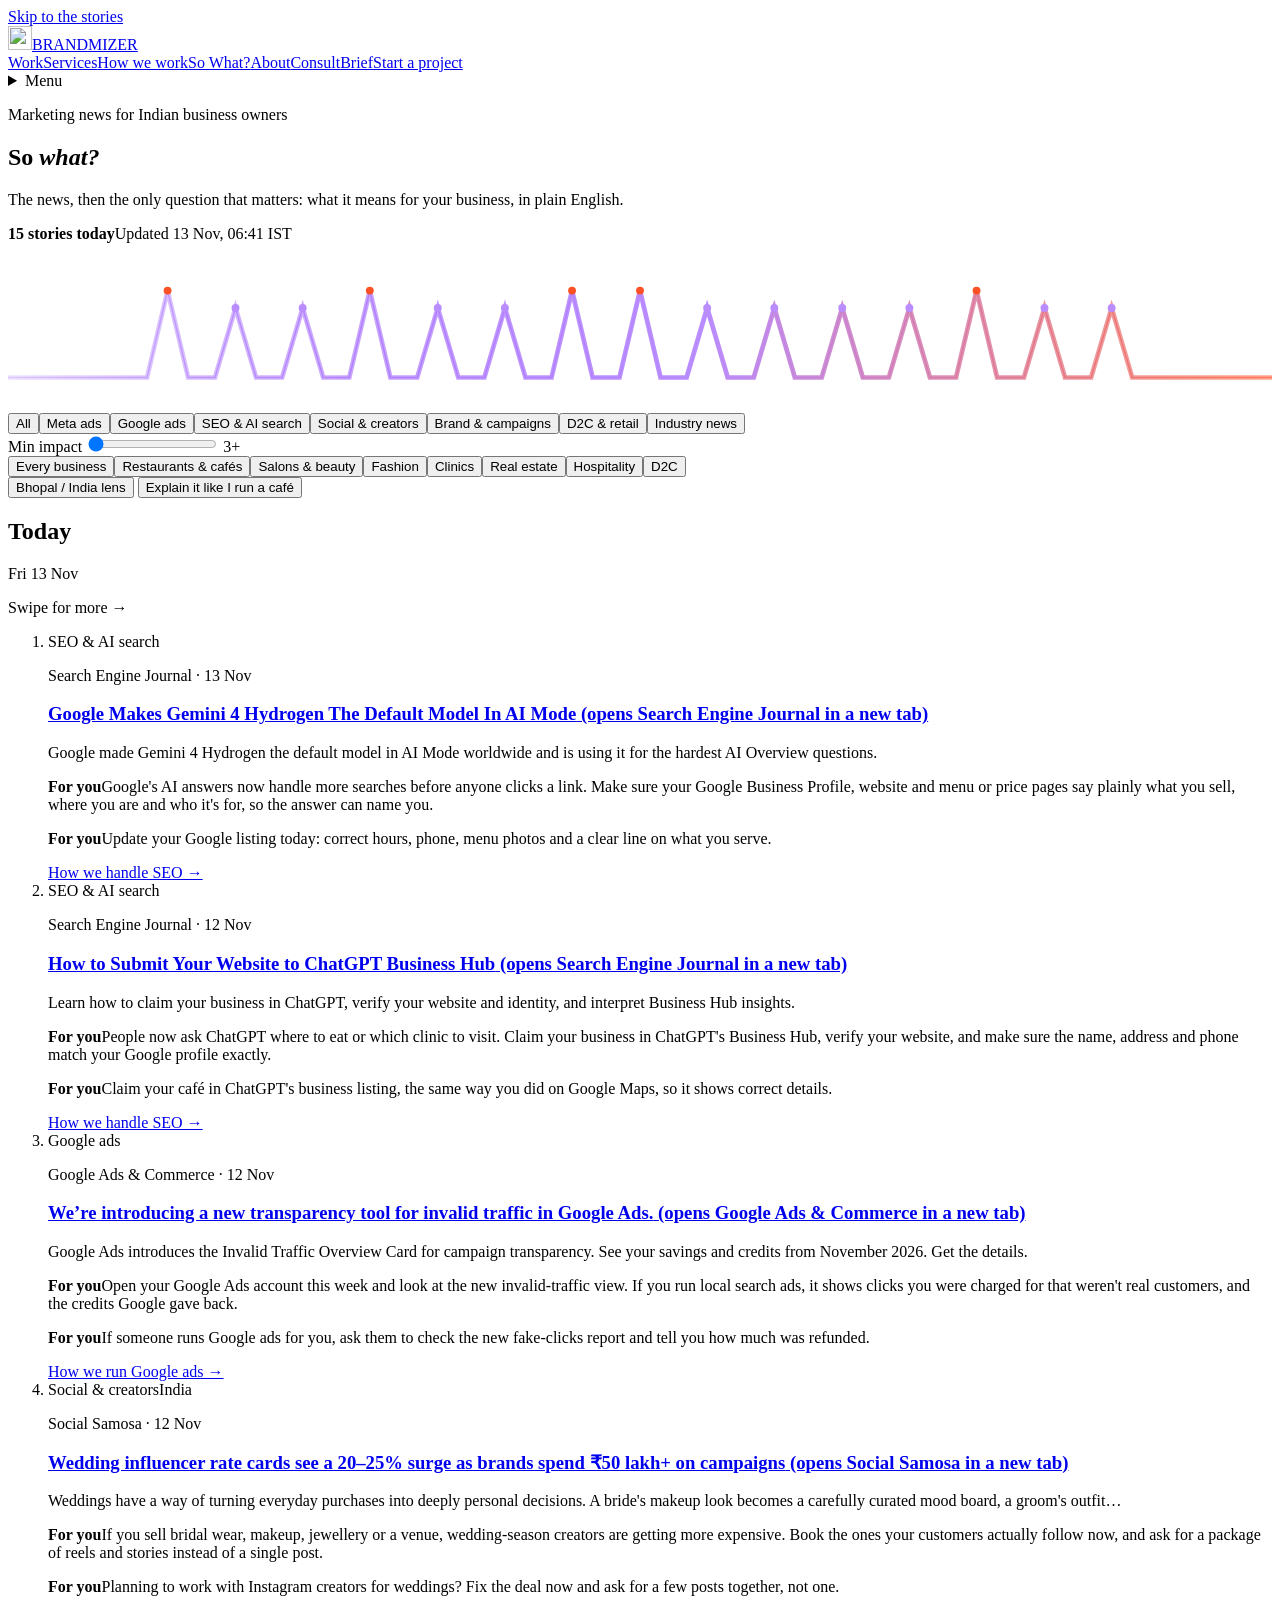
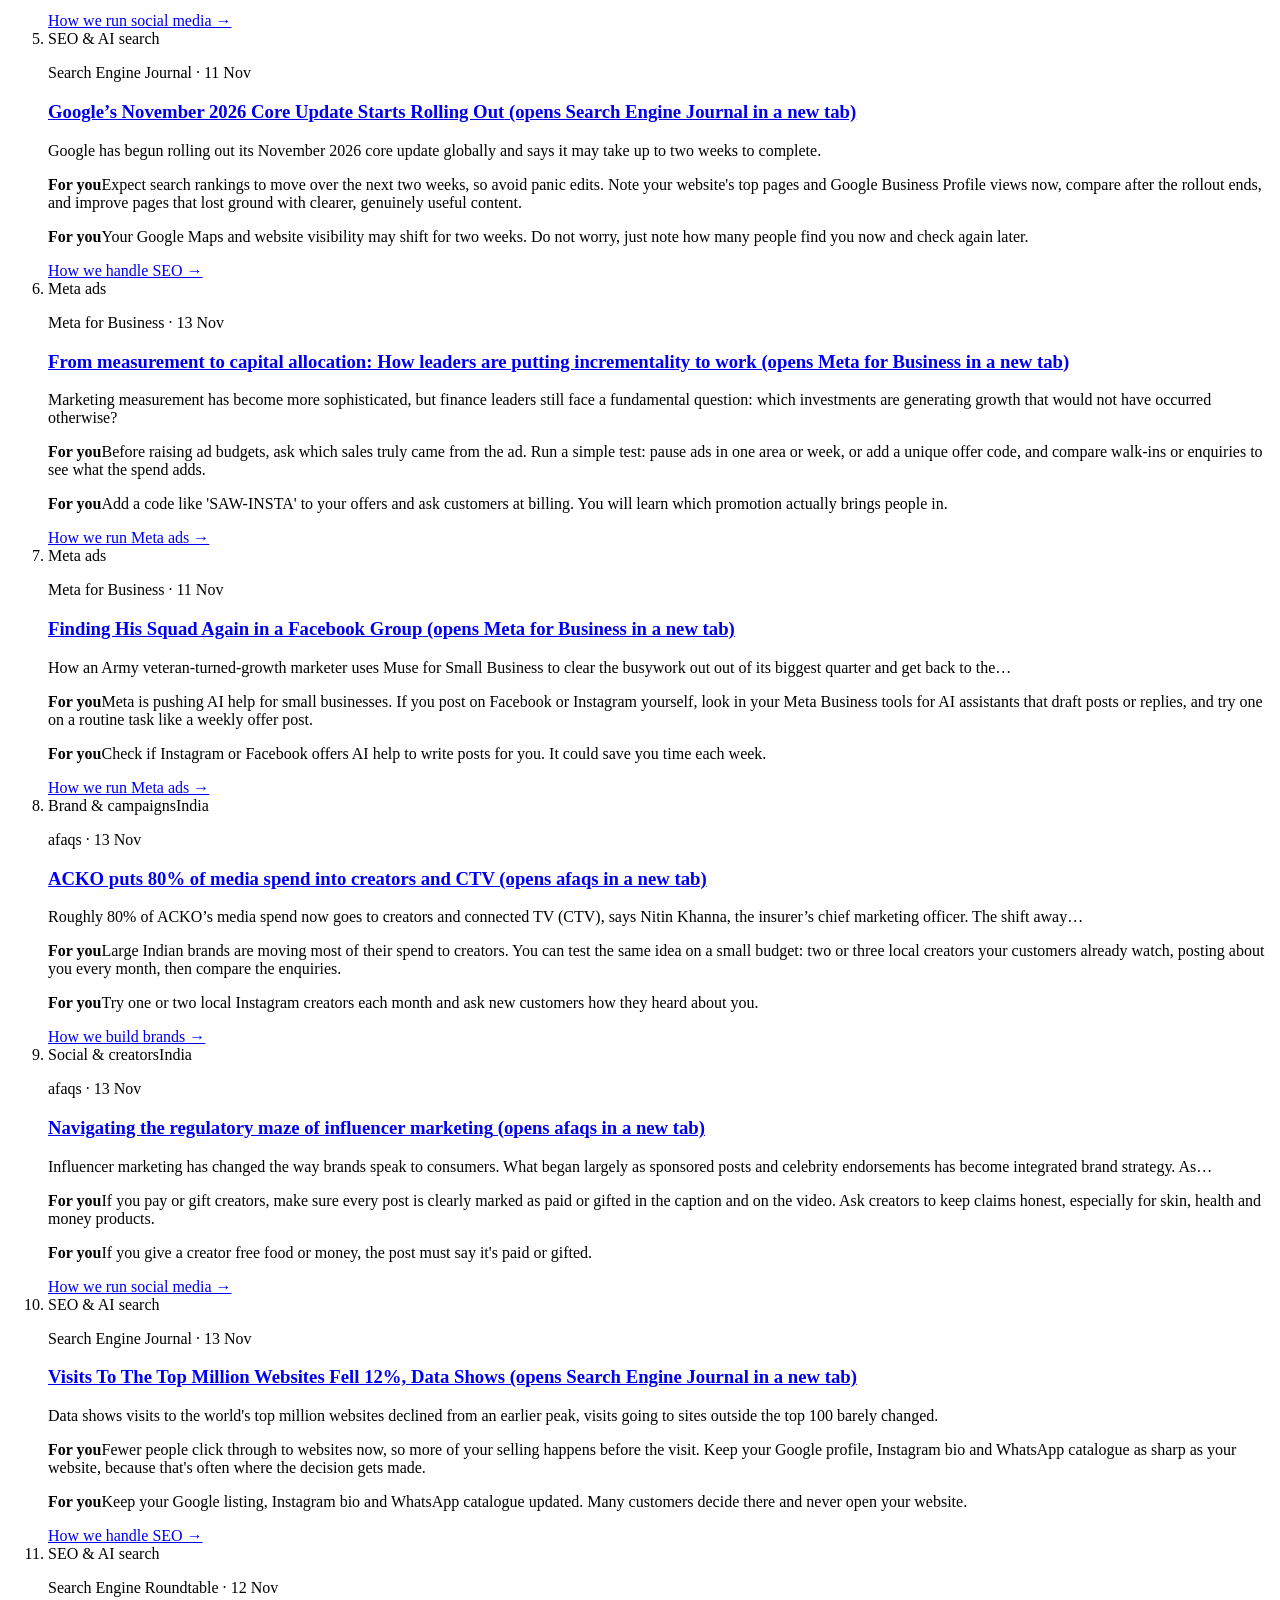
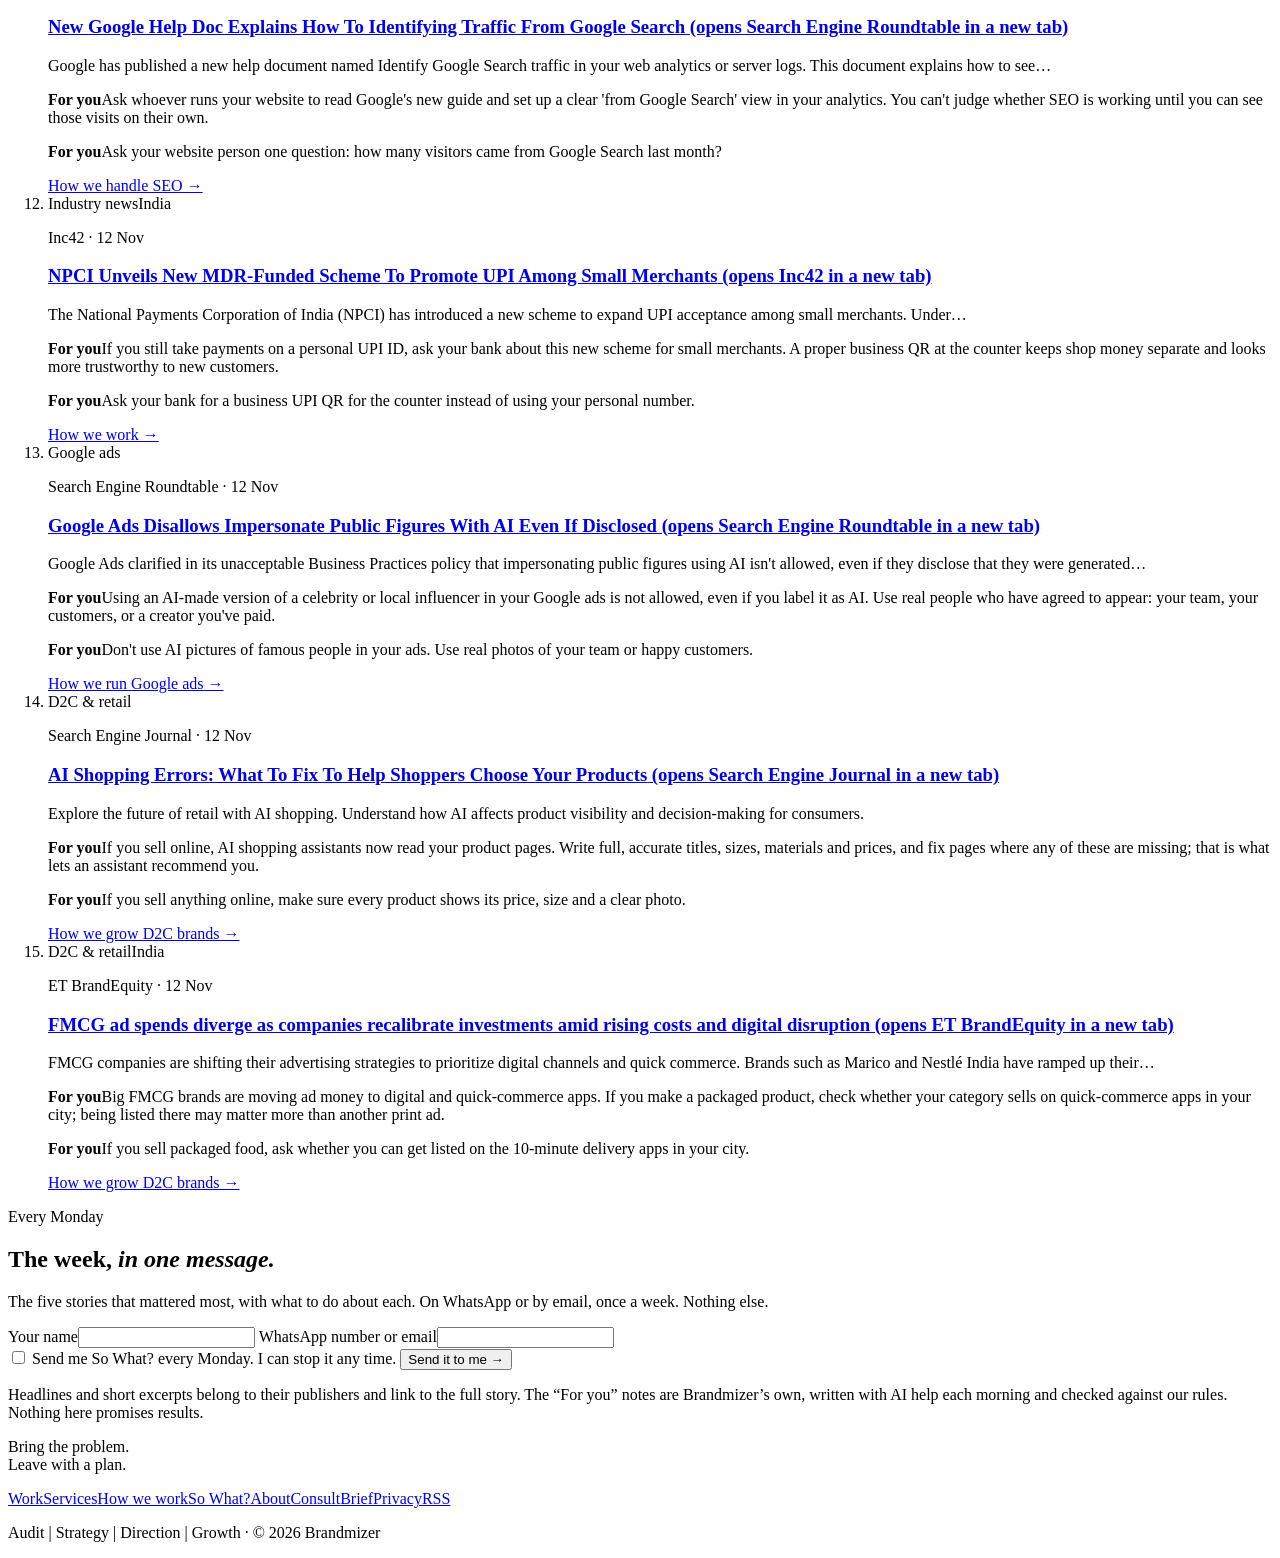
==== commit 2adcc306: "So What? 2026-11-13 Co-Authored-By: Claude Sonnet 5.5 <noreply@anthropic.com> Claude-Session: https:" ====
--- a/site/so-what-preview/index.html
+++ b/site/so-what-preview/index.html
@@ -7,7 +7,7 @@
 <meta property="og:type" content="website"><meta property="og:site_name" content="Brandmizer"><meta property="og:title" content="So What? Marketing news, and what it means for your business | Brandmizer"><meta property="og:description" content="Today&#x27;s marketing news for Indian business owners, with a plain-English note on what each story means for you. Updated every morning by Brandmizer, Bhopal."><meta property="og:url" content="https://brandmizer.com/so-what-preview/"><meta property="og:image" content="https://brandmizer.com/og.jpg"><meta name="twitter:card" content="summary_large_image">
 <link rel="icon" href="/icon.png"><link rel="preload" href="/so-what-preview/bricolage.woff2" as="font" type="font/woff2" crossorigin>
 <link rel="stylesheet" href="/so-what-preview/so-what.css?v=1">
-<script type="application/ld+json">{"@context": "https://schema.org", "@type": "CollectionPage", "name": "So What? Marketing news, and what it means for your business | Brandmizer", "url": "https://brandmizer.com/so-what-preview/", "description": "Today's marketing news for Indian business owners, with a plain-English note on what each story means for you. Updated every morning by Brandmizer, Bhopal.", "publisher": {"@type": "Organization", "name": "Brandmizer", "url": "https://brandmizer.com/"}, "mainEntity": {"@type": "ItemList", "numberOfItems": 14, "itemListElement": [{"@type": "ListItem", "position": 1, "item": {"@type": "NewsArticle", "headline": "We’re introducing a new transparency tool for invalid traffic in Google Ads.", "url": "https://blog.google/products/ads-commerce/invalid-traffic-overview-google-ads/", "datePublished": "2026-11-12T13:00:00+00:00", "publisher": {"@type": "Organization", "name": "Google Ads & Commerce"}, "abstract": "Open your Google Ads account this week and look at the new invalid-traffic view. If you run local search ads, it shows clicks you were charged for that weren't real customers, and the credits Google gave back."}}, {"@type": "ListItem", "position": 2, "item": {"@type": "NewsArticle", "headline": "Wedding influencer rate cards see a 20–25% surge as brands spend ₹50 lakh+ on campaigns", "url": "https://www.socialsamosa.com/experts-speak/wedding-influencer-rate-cards-20-25percent-surge-brands-spend-50-lakh-12765551", "datePublished": "2026-11-12T03:30:37+00:00", "publisher": {"@type": "Organization", "name": "Social Samosa"}, "abstract": "If you sell bridal wear, makeup, jewellery or a venue, wedding-season creators are getting more expensive. Book the ones your customers actually follow now, and ask for a package of reels and stories instead of a single post."}}, {"@type": "ListItem", "position": 3, "item": {"@type": "NewsArticle", "headline": "How to Submit Your Website to ChatGPT Business Hub", "url": "https://www.searchenginejournal.com/submit-website-chatgpt/596785/", "datePublished": "2026-11-12T13:10:15+00:00", "publisher": {"@type": "Organization", "name": "Search Engine Journal"}, "abstract": "People now ask ChatGPT where to eat or which clinic to visit. Claim your business in ChatGPT's Business Hub, verify your website, and make sure the name, address and phone match your Google profile exactly."}}, {"@type": "ListItem", "position": 4, "item": {"@type": "NewsArticle", "headline": "Google Makes Gemini 4 Hydrogen The Default Model In AI Mode", "url": "https://www.searchenginejournal.com/google-gemini-4-hydrogen-default-ai-mode/597096/", "datePublished": "2026-11-12T20:09:18+00:00", "publisher": {"@type": "Organization", "name": "Search Engine Journal"}, "abstract": "Google's AI answers now handle more searches before anyone clicks a link. Make sure your Google Business Profile, website and menu or price pages say plainly what you sell, where you are and who it's for, so the answer can name you."}}, {"@type": "ListItem", "position": 5, "item": {"@type": "NewsArticle", "headline": "For Your Eyes Only", "url": "https://brandequity.economictimes.indiatimes.com/news/digital/for-your-eyes-only/135715470", "datePublished": "2026-11-11T01:43:55+00:00", "publisher": {"@type": "Organization", "name": "ET BrandEquity"}, "abstract": "Instagram is moving toward long video. You don't need a 90-minute film, but a longer behind-the-scenes or how-it's-made video can now sit alongside your reels. Test one this month and see whether people watch it through."}}, {"@type": "ListItem", "position": 6, "item": {"@type": "NewsArticle", "headline": "How regional brands are competing with national giants for Chhath Puja's festive attention", "url": "https://www.socialsamosa.com/experts-speak/regional-brands-competing-national-giants-chhath-puja-12789927", "datePublished": "2026-11-11T03:30:37+00:00", "publisher": {"@type": "Organization", "name": "Social Samosa"}, "abstract": "Big brands chase Diwali; regional festivals are where a local business can stand out. Look at your city's festival calendar for the next three months and plan one offer and one post that only people from here would get."}}, {"@type": "ListItem", "position": 7, "item": {"@type": "NewsArticle", "headline": "FMCG ad spends diverge as companies recalibrate investments amid rising costs and digital disruption", "url": "https://brandequity.economictimes.indiatimes.com/news/research/advertising/fmcg-ad-spends-diverge-as-companies-recalibrate-investments-amid-rising-costs-and-digital-disruption/135753228", "datePublished": "2026-11-12T03:03:59+00:00", "publisher": {"@type": "Organization", "name": "ET BrandEquity"}, "abstract": "Big FMCG brands are moving ad money to digital and quick-commerce apps. If you make a packaged product, check whether your category sells on quick-commerce apps in your city; being listed there may matter more than another print ad."}}, {"@type": "ListItem", "position": 8, "item": {"@type": "NewsArticle", "headline": "AI Shopping Errors: What To Fix To Help Shoppers Choose Your Products", "url": "https://www.searchenginejournal.com/fix-ai-shopping-errors-writesonic-spa/595790/", "datePublished": "2026-11-12T06:00:23+00:00", "publisher": {"@type": "Organization", "name": "Search Engine Journal"}, "abstract": "If you sell online, AI shopping assistants now read your product pages. Write full, accurate titles, sizes, materials and prices, and fix pages where any of these are missing; that is what lets an assistant recommend you."}}, {"@type": "ListItem", "position": 9, "item": {"@type": "NewsArticle", "headline": "Google Ads Disallows Impersonate Public Figures With AI Even If Disclosed", "url": "https://www.seroundtable.com/google-ads-disallows-impersonate-public-figures-ai-42512.html", "datePublished": "2026-11-12T12:51:00+00:00", "publisher": {"@type": "Organization", "name": "Search Engine Roundtable"}, "abstract": "Using an AI-made version of a celebrity or local influencer in your Google ads is not allowed, even if you label it as AI. Use real people who have agreed to appear: your team, your customers, or a creator you've paid."}}, {"@type": "ListItem", "position": 10, "item": {"@type": "NewsArticle", "headline": "New Google Help Doc Explains How To Identifying Traffic From Google Search", "url": "https://www.seroundtable.com/identify-traffic-from-google-search-42525.html", "datePublished": "2026-11-12T17:08:00+00:00", "publisher": {"@type": "Organization", "name": "Search Engine Roundtable"}, "abstract": "Ask whoever runs your website to read Google's new guide and set up a clear 'from Google Search' view in your analytics. You can't judge whether SEO is working until you can see those visits on their own."}}, {"@type": "ListItem", "position": 11, "item": {"@type": "NewsArticle", "headline": "Visits To The Top Million Websites Fell 12%, Data Shows", "url": "https://www.searchenginejournal.com/visits-to-the-top-million-websites-fell-12-data-shows/597085/", "datePublished": "2026-11-12T18:43:03+00:00", "publisher": {"@type": "Organization", "name": "Search Engine Journal"}, "abstract": "Fewer people click through to websites now, so more of your selling happens before the visit. Keep your Google profile, Instagram bio and WhatsApp catalogue as sharp as your website, because that's often where the decision gets made."}}, {"@type": "ListItem", "position": 12, "item": {"@type": "NewsArticle", "headline": "Navigating the regulatory maze of influencer marketing", "url": "https://www.afaqs.com/news/guest-article/navigating-the-regulatory-maze-of-influencer-marketing-12804831", "datePublished": "2026-11-12T23:30:37+00:00", "publisher": {"@type": "Organization", "name": "afaqs"}, "abstract": "If you pay or gift creators, make sure every post is clearly marked as paid or gifted in the caption and on the video. Ask creators to keep claims honest, especially for skin, health and money products."}}, {"@type": "ListItem", "position": 13, "item": {"@type": "NewsArticle", "headline": "ACKO puts 80% of media spend into creators and CTV", "url": "https://www.afaqs.com/news/mktg/acko-puts-80-of-media-spend-into-creators-and-ctv-12804410", "datePublished": "2026-11-13T00:00:37+00:00", "publisher": {"@type": "Organization", "name": "afaqs"}, "abstract": "Large Indian brands are moving most of their spend to creators. You can test the same idea on a small budget: two or three local creators your customers already watch, posting about you every month, then compare the enquiries."}}, {"@type": "ListItem", "position": 14, "item": {"@type": "NewsArticle", "headline": "NPCI Unveils New MDR-Funded Scheme To Promote UPI Among Small Merchants", "url": "https://inc42.com/buzz/npci-unveils-new-mdr-funded-scheme-to-promote-upi-among-small-merchants/", "datePublished": "2026-11-12T15:01:09+00:00", "publisher": {"@type": "Organization", "name": "Inc42"}, "abstract": "If you still take payments on a personal UPI ID, ask your bank about this new scheme for small merchants. A proper business QR at the counter keeps shop money separate and looks more trustworthy to new customers."}}]}}</script><script>!function(f,b,e,v,n,t,s){if(f.fbq)return;n=f.fbq=function(){n.callMethod?n.callMethod.apply(n,arguments):n.queue.push(arguments)};if(!f._fbq)f._fbq=n;n.push=n;n.loaded=!0;n.version='2.0';n.queue=[];t=b.createElement(e);t.async=!0;t.src=v;s=b.getElementsByTagName(e)[0];s.parentNode.insertBefore(t,s)}(window,document,'script','https://connect.facebook.net/en_US/fbevents.js');fbq('init','4198595263773796');fbq('track','PageView');</script>
+<script type="application/ld+json">{"@context": "https://schema.org", "@type": "CollectionPage", "name": "So What? Marketing news, and what it means for your business | Brandmizer", "url": "https://brandmizer.com/so-what-preview/", "description": "Today's marketing news for Indian business owners, with a plain-English note on what each story means for you. Updated every morning by Brandmizer, Bhopal.", "publisher": {"@type": "Organization", "name": "Brandmizer", "url": "https://brandmizer.com/"}, "mainEntity": {"@type": "ItemList", "numberOfItems": 15, "itemListElement": [{"@type": "ListItem", "position": 1, "item": {"@type": "NewsArticle", "headline": "Google Makes Gemini 4 Hydrogen The Default Model In AI Mode", "url": "https://www.searchenginejournal.com/google-gemini-4-hydrogen-default-ai-mode/597096/", "datePublished": "2026-11-12T20:09:18+00:00", "publisher": {"@type": "Organization", "name": "Search Engine Journal"}, "abstract": "Google's AI answers now handle more searches before anyone clicks a link. Make sure your Google Business Profile, website and menu or price pages say plainly what you sell, where you are and who it's for, so the answer can name you."}}, {"@type": "ListItem", "position": 2, "item": {"@type": "NewsArticle", "headline": "How to Submit Your Website to ChatGPT Business Hub", "url": "https://www.searchenginejournal.com/submit-website-chatgpt/596785/", "datePublished": "2026-11-12T13:10:15+00:00", "publisher": {"@type": "Organization", "name": "Search Engine Journal"}, "abstract": "People now ask ChatGPT where to eat or which clinic to visit. Claim your business in ChatGPT's Business Hub, verify your website, and make sure the name, address and phone match your Google profile exactly."}}, {"@type": "ListItem", "position": 3, "item": {"@type": "NewsArticle", "headline": "We’re introducing a new transparency tool for invalid traffic in Google Ads.", "url": "https://blog.google/products/ads-commerce/invalid-traffic-overview-google-ads/", "datePublished": "2026-11-12T13:00:00+00:00", "publisher": {"@type": "Organization", "name": "Google Ads & Commerce"}, "abstract": "Open your Google Ads account this week and look at the new invalid-traffic view. If you run local search ads, it shows clicks you were charged for that weren't real customers, and the credits Google gave back."}}, {"@type": "ListItem", "position": 4, "item": {"@type": "NewsArticle", "headline": "Wedding influencer rate cards see a 20–25% surge as brands spend ₹50 lakh+ on campaigns", "url": "https://www.socialsamosa.com/experts-speak/wedding-influencer-rate-cards-20-25percent-surge-brands-spend-50-lakh-12765551", "datePublished": "2026-11-12T03:30:37+00:00", "publisher": {"@type": "Organization", "name": "Social Samosa"}, "abstract": "If you sell bridal wear, makeup, jewellery or a venue, wedding-season creators are getting more expensive. Book the ones your customers actually follow now, and ask for a package of reels and stories instead of a single post."}}, {"@type": "ListItem", "position": 5, "item": {"@type": "NewsArticle", "headline": "Google’s November 2026 Core Update Starts Rolling Out", "url": "https://www.searchenginejournal.com/google-november-2026-core-update/596614/", "datePublished": "2026-11-10T19:55:01+00:00", "publisher": {"@type": "Organization", "name": "Search Engine Journal"}, "abstract": "Expect search rankings to move over the next two weeks, so avoid panic edits. Note your website's top pages and Google Business Profile views now, compare after the rollout ends, and improve pages that lost ground with clearer, genuinely useful content."}}, {"@type": "ListItem", "position": 6, "item": {"@type": "NewsArticle", "headline": "From measurement to capital allocation: How leaders are putting incrementality to work", "url": "https://www.facebook.com/business/news/from-measurement-to-capital-allocation", "datePublished": "2026-11-12T20:06:02+00:00", "publisher": {"@type": "Organization", "name": "Meta for Business"}, "abstract": "Before raising ad budgets, ask which sales truly came from the ad. Run a simple test: pause ads in one area or week, or add a unique offer code, and compare walk-ins or enquiries to see what the spend adds."}}, {"@type": "ListItem", "position": 7, "item": {"@type": "NewsArticle", "headline": "Finding His Squad Again in a Facebook Group", "url": "https://www.facebook.com/business/news/finding-his-squad-again-in-a-facebook-group", "datePublished": "2026-11-11T17:00:31+00:00", "publisher": {"@type": "Organization", "name": "Meta for Business"}, "abstract": "Meta is pushing AI help for small businesses. If you post on Facebook or Instagram yourself, look in your Meta Business tools for AI assistants that draft posts or replies, and try one on a routine task like a weekly offer post."}}, {"@type": "ListItem", "position": 8, "item": {"@type": "NewsArticle", "headline": "ACKO puts 80% of media spend into creators and CTV", "url": "https://www.afaqs.com/news/mktg/acko-puts-80-of-media-spend-into-creators-and-ctv-12804410", "datePublished": "2026-11-13T00:00:37+00:00", "publisher": {"@type": "Organization", "name": "afaqs"}, "abstract": "Large Indian brands are moving most of their spend to creators. You can test the same idea on a small budget: two or three local creators your customers already watch, posting about you every month, then compare the enquiries."}}, {"@type": "ListItem", "position": 9, "item": {"@type": "NewsArticle", "headline": "Navigating the regulatory maze of influencer marketing", "url": "https://www.afaqs.com/news/guest-article/navigating-the-regulatory-maze-of-influencer-marketing-12804831", "datePublished": "2026-11-12T23:30:37+00:00", "publisher": {"@type": "Organization", "name": "afaqs"}, "abstract": "If you pay or gift creators, make sure every post is clearly marked as paid or gifted in the caption and on the video. Ask creators to keep claims honest, especially for skin, health and money products."}}, {"@type": "ListItem", "position": 10, "item": {"@type": "NewsArticle", "headline": "Visits To The Top Million Websites Fell 12%, Data Shows", "url": "https://www.searchenginejournal.com/visits-to-the-top-million-websites-fell-12-data-shows/597085/", "datePublished": "2026-11-12T18:43:03+00:00", "publisher": {"@type": "Organization", "name": "Search Engine Journal"}, "abstract": "Fewer people click through to websites now, so more of your selling happens before the visit. Keep your Google profile, Instagram bio and WhatsApp catalogue as sharp as your website, because that's often where the decision gets made."}}, {"@type": "ListItem", "position": 11, "item": {"@type": "NewsArticle", "headline": "New Google Help Doc Explains How To Identifying Traffic From Google Search", "url": "https://www.seroundtable.com/identify-traffic-from-google-search-42525.html", "datePublished": "2026-11-12T17:08:00+00:00", "publisher": {"@type": "Organization", "name": "Search Engine Roundtable"}, "abstract": "Ask whoever runs your website to read Google's new guide and set up a clear 'from Google Search' view in your analytics. You can't judge whether SEO is working until you can see those visits on their own."}}, {"@type": "ListItem", "position": 12, "item": {"@type": "NewsArticle", "headline": "NPCI Unveils New MDR-Funded Scheme To Promote UPI Among Small Merchants", "url": "https://inc42.com/buzz/npci-unveils-new-mdr-funded-scheme-to-promote-upi-among-small-merchants/", "datePublished": "2026-11-12T15:01:09+00:00", "publisher": {"@type": "Organization", "name": "Inc42"}, "abstract": "If you still take payments on a personal UPI ID, ask your bank about this new scheme for small merchants. A proper business QR at the counter keeps shop money separate and looks more trustworthy to new customers."}}, {"@type": "ListItem", "position": 13, "item": {"@type": "NewsArticle", "headline": "Google Ads Disallows Impersonate Public Figures With AI Even If Disclosed", "url": "https://www.seroundtable.com/google-ads-disallows-impersonate-public-figures-ai-42512.html", "datePublished": "2026-11-12T12:51:00+00:00", "publisher": {"@type": "Organization", "name": "Search Engine Roundtable"}, "abstract": "Using an AI-made version of a celebrity or local influencer in your Google ads is not allowed, even if you label it as AI. Use real people who have agreed to appear: your team, your customers, or a creator you've paid."}}, {"@type": "ListItem", "position": 14, "item": {"@type": "NewsArticle", "headline": "AI Shopping Errors: What To Fix To Help Shoppers Choose Your Products", "url": "https://www.searchenginejournal.com/fix-ai-shopping-errors-writesonic-spa/595790/", "datePublished": "2026-11-12T06:00:23+00:00", "publisher": {"@type": "Organization", "name": "Search Engine Journal"}, "abstract": "If you sell online, AI shopping assistants now read your product pages. Write full, accurate titles, sizes, materials and prices, and fix pages where any of these are missing; that is what lets an assistant recommend you."}}, {"@type": "ListItem", "position": 15, "item": {"@type": "NewsArticle", "headline": "FMCG ad spends diverge as companies recalibrate investments amid rising costs and digital disruption", "url": "https://brandequity.economictimes.indiatimes.com/news/research/advertising/fmcg-ad-spends-diverge-as-companies-recalibrate-investments-amid-rising-costs-and-digital-disruption/135753228", "datePublished": "2026-11-12T03:03:59+00:00", "publisher": {"@type": "Organization", "name": "ET BrandEquity"}, "abstract": "Big FMCG brands are moving ad money to digital and quick-commerce apps. If you make a packaged product, check whether your category sells on quick-commerce apps in your city; being listed there may matter more than another print ad."}}]}}</script><script>!function(f,b,e,v,n,t,s){if(f.fbq)return;n=f.fbq=function(){n.callMethod?n.callMethod.apply(n,arguments):n.queue.push(arguments)};if(!f._fbq)f._fbq=n;n.push=n;n.loaded=!0;n.version='2.0';n.queue=[];t=b.createElement(e);t.async=!0;t.src=v;s=b.getElementsByTagName(e)[0];s.parentNode.insertBefore(t,s)}(window,document,'script','https://connect.facebook.net/en_US/fbevents.js');fbq('init','4198595263773796');fbq('track','PageView');</script>
 </head>
 <body>
 <a class="skip" href="#stories">Skip to the stories</a>
@@ -19,11 +19,11 @@
 <div class="hero-top"><div><p class="label kicker">Marketing news for Indian business owners</p>
 <h1>So <em>what?</em></h1>
 <p class="sub">The news, then the only question that matters: what it means for your business, in plain English.</p></div>
-<p class="label stamp"><b>14 stories today</b>Updated 13 Nov, 06:17 IST</p></div>
+<p class="label stamp"><b>15 stories today</b>Updated 13 Nov, 06:41 IST</p></div>
 <div class="signal" aria-hidden="false"><svg viewBox="0 0 1600 190" preserveAspectRatio="none" role="group" aria-label="Today's stories as a signal: the taller the peak, the bigger the impact">
 <defs><linearGradient id="sg" x1="0" x2="1"><stop offset="0" stop-color="#8b3ffa" stop-opacity=".15"/><stop offset=".55" stop-color="#b98cff"/><stop offset="1" stop-color="#fb5225" stop-opacity=".5"/></linearGradient></defs>
-<path class="glow" d="M0 150 L179 150 L205 62 L231 150 L271 150 L297 62 L323 150 L362 150 L388 62 L414 150 L454 150 L480 40 L506 150 L545 150 L571 62 L597 150 L636 150 L662 62 L688 150 L728 150 L754 40 L780 150 L819 150 L845 40 L871 150 L911 150 L937 62 L963 150 L1002 150 L1028 62 L1054 150 L1094 150 L1120 62 L1146 150 L1185 150 L1211 40 L1237 150 L1276 150 L1302 62 L1328 150 L1368 150 L1394 62 L1420 150 L1600 150" fill="none" stroke="url(#sg)" stroke-width="6"/><path d="M0 150 L179 150 L205 62 L231 150 L271 150 L297 62 L323 150 L362 150 L388 62 L414 150 L454 150 L480 40 L506 150 L545 150 L571 62 L597 150 L636 150 L662 62 L688 150 L728 150 L754 40 L780 150 L819 150 L845 40 L871 150 L911 150 L937 62 L963 150 L1002 150 L1028 62 L1054 150 L1094 150 L1120 62 L1146 150 L1185 150 L1211 40 L1237 150 L1276 150 L1302 62 L1328 150 L1368 150 L1394 62 L1420 150 L1600 150" fill="none" stroke="url(#sg)" stroke-width="2"/>
-<g class="peak" data-for="s-ecc2ecfb144f" tabindex="0" role="button" aria-label="Go to: For Your Eyes Only"><circle cx="205" cy="62" r="5" fill="#b98cff"/></g><g class="peak" data-for="s-cd4eedb22e3f" tabindex="0" role="button" aria-label="Go to: How regional brands are competing with national giants for Chhath Puja&#x27;s festive attention"><circle cx="297" cy="62" r="5" fill="#b98cff"/></g><g class="peak" data-for="s-7a551f74f8f1" tabindex="0" role="button" aria-label="Go to: FMCG ad spends diverge as companies recalibrate investments amid rising costs and digital disruption"><circle cx="388" cy="62" r="5" fill="#b98cff"/></g><g class="peak" data-for="s-b32c65d6b437" tabindex="0" role="button" aria-label="Go to: Wedding influencer rate cards see a 20–25% surge as brands spend ₹50 lakh+ on campaigns"><circle cx="480" cy="40" r="5" fill="#fb5225"/></g><g class="peak" data-for="s-f1b92e170b71" tabindex="0" role="button" aria-label="Go to: AI Shopping Errors: What To Fix To Help Shoppers Choose Your Products"><circle cx="571" cy="62" r="5" fill="#b98cff"/></g><g class="peak" data-for="s-995f81ce42e9" tabindex="0" role="button" aria-label="Go to: Google Ads Disallows Impersonate Public Figures With AI Even If Disclosed"><circle cx="662" cy="62" r="5" fill="#b98cff"/></g><g class="peak top" data-for="s-d7cb22eeaa84" tabindex="0" role="button" aria-label="Go to: We’re introducing a new transparency tool for invalid traffic in Google Ads."><circle cx="754" cy="40" r="5" fill="#fb5225"/></g><g class="peak" data-for="s-14d401bca611" tabindex="0" role="button" aria-label="Go to: How to Submit Your Website to ChatGPT Business Hub"><circle cx="845" cy="40" r="5" fill="#fb5225"/></g><g class="peak" data-for="s-0faafb590cff" tabindex="0" role="button" aria-label="Go to: NPCI Unveils New MDR-Funded Scheme To Promote UPI Among Small Merchants"><circle cx="937" cy="62" r="5" fill="#b98cff"/></g><g class="peak" data-for="s-9e3d4a1f6106" tabindex="0" role="button" aria-label="Go to: New Google Help Doc Explains How To Identifying Traffic From Google Search"><circle cx="1028" cy="62" r="5" fill="#b98cff"/></g><g class="peak" data-for="s-e3565c75cc93" tabindex="0" role="button" aria-label="Go to: Visits To The Top Million Websites Fell 12%, Data Shows"><circle cx="1120" cy="62" r="5" fill="#b98cff"/></g><g class="peak" data-for="s-a123a9330220" tabindex="0" role="button" aria-label="Go to: Google Makes Gemini 4 Hydrogen The Default Model In AI Mode"><circle cx="1211" cy="40" r="5" fill="#fb5225"/></g><g class="peak" data-for="s-f8298ed9e74b" tabindex="0" role="button" aria-label="Go to: Navigating the regulatory maze of influencer marketing"><circle cx="1302" cy="62" r="5" fill="#b98cff"/></g><g class="peak" data-for="s-f70ac30956f1" tabindex="0" role="button" aria-label="Go to: ACKO puts 80% of media spend into creators and CTV"><circle cx="1394" cy="62" r="5" fill="#b98cff"/></g></svg></div></div></section>
+<path class="glow" d="M0 150 L176 150 L202 40 L228 150 L262 150 L288 62 L314 150 L347 150 L373 62 L399 150 L432 150 L458 40 L484 150 L518 150 L544 62 L570 150 L603 150 L629 62 L655 150 L688 150 L714 40 L740 150 L774 150 L800 40 L826 150 L859 150 L885 62 L911 150 L944 150 L970 62 L996 150 L1030 150 L1056 62 L1082 150 L1115 150 L1141 62 L1167 150 L1200 150 L1226 40 L1252 150 L1286 150 L1312 62 L1338 150 L1371 150 L1397 62 L1423 150 L1600 150" fill="none" stroke="url(#sg)" stroke-width="6"/><path d="M0 150 L176 150 L202 40 L228 150 L262 150 L288 62 L314 150 L347 150 L373 62 L399 150 L432 150 L458 40 L484 150 L518 150 L544 62 L570 150 L603 150 L629 62 L655 150 L688 150 L714 40 L740 150 L774 150 L800 40 L826 150 L859 150 L885 62 L911 150 L944 150 L970 62 L996 150 L1030 150 L1056 62 L1082 150 L1115 150 L1141 62 L1167 150 L1200 150 L1226 40 L1252 150 L1286 150 L1312 62 L1338 150 L1371 150 L1397 62 L1423 150 L1600 150" fill="none" stroke="url(#sg)" stroke-width="2"/>
+<g class="peak" data-for="s-9e4685d84fa1" tabindex="0" role="button" aria-label="Go to: Google’s November 2026 Core Update Starts Rolling Out"><circle cx="202" cy="40" r="5" fill="#fb5225"/></g><g class="peak" data-for="s-79b6a4acc6ac" tabindex="0" role="button" aria-label="Go to: Finding His Squad Again in a Facebook Group"><circle cx="288" cy="62" r="5" fill="#b98cff"/></g><g class="peak" data-for="s-7a551f74f8f1" tabindex="0" role="button" aria-label="Go to: FMCG ad spends diverge as companies recalibrate investments amid rising costs and digital disruption"><circle cx="373" cy="62" r="5" fill="#b98cff"/></g><g class="peak" data-for="s-b32c65d6b437" tabindex="0" role="button" aria-label="Go to: Wedding influencer rate cards see a 20–25% surge as brands spend ₹50 lakh+ on campaigns"><circle cx="458" cy="40" r="5" fill="#fb5225"/></g><g class="peak" data-for="s-f1b92e170b71" tabindex="0" role="button" aria-label="Go to: AI Shopping Errors: What To Fix To Help Shoppers Choose Your Products"><circle cx="544" cy="62" r="5" fill="#b98cff"/></g><g class="peak" data-for="s-995f81ce42e9" tabindex="0" role="button" aria-label="Go to: Google Ads Disallows Impersonate Public Figures With AI Even If Disclosed"><circle cx="629" cy="62" r="5" fill="#b98cff"/></g><g class="peak" data-for="s-d7cb22eeaa84" tabindex="0" role="button" aria-label="Go to: We’re introducing a new transparency tool for invalid traffic in Google Ads."><circle cx="714" cy="40" r="5" fill="#fb5225"/></g><g class="peak" data-for="s-14d401bca611" tabindex="0" role="button" aria-label="Go to: How to Submit Your Website to ChatGPT Business Hub"><circle cx="800" cy="40" r="5" fill="#fb5225"/></g><g class="peak" data-for="s-0faafb590cff" tabindex="0" role="button" aria-label="Go to: NPCI Unveils New MDR-Funded Scheme To Promote UPI Among Small Merchants"><circle cx="885" cy="62" r="5" fill="#b98cff"/></g><g class="peak" data-for="s-9e3d4a1f6106" tabindex="0" role="button" aria-label="Go to: New Google Help Doc Explains How To Identifying Traffic From Google Search"><circle cx="970" cy="62" r="5" fill="#b98cff"/></g><g class="peak" data-for="s-e3565c75cc93" tabindex="0" role="button" aria-label="Go to: Visits To The Top Million Websites Fell 12%, Data Shows"><circle cx="1056" cy="62" r="5" fill="#b98cff"/></g><g class="peak" data-for="s-0f41c5dbb4ca" tabindex="0" role="button" aria-label="Go to: From measurement to capital allocation: How leaders are putting incrementality to work"><circle cx="1141" cy="62" r="5" fill="#b98cff"/></g><g class="peak top" data-for="s-a123a9330220" tabindex="0" role="button" aria-label="Go to: Google Makes Gemini 4 Hydrogen The Default Model In AI Mode"><circle cx="1226" cy="40" r="5" fill="#fb5225"/></g><g class="peak" data-for="s-f8298ed9e74b" tabindex="0" role="button" aria-label="Go to: Navigating the regulatory maze of influencer marketing"><circle cx="1312" cy="62" r="5" fill="#b98cff"/></g><g class="peak" data-for="s-f70ac30956f1" tabindex="0" role="button" aria-label="Go to: ACKO puts 80% of media spend into creators and CTV"><circle cx="1397" cy="62" r="5" fill="#b98cff"/></g></svg></div></div></section>
 <div class="controls" role="region" aria-label="Filters"><div class="wrap">
 <span class="dial" aria-hidden="true"></span><div class="chips" role="group" aria-label="Category"><button class="chip" type="button" data-cat-btn="all" aria-pressed="true">All</button><button class="chip" type="button" data-cat-btn="Meta ads" aria-pressed="false">Meta ads</button><button class="chip" type="button" data-cat-btn="Google ads" aria-pressed="false">Google ads</button><button class="chip" type="button" data-cat-btn="SEO &amp; AI search" aria-pressed="false">SEO &amp; AI search</button><button class="chip" type="button" data-cat-btn="Social &amp; creators" aria-pressed="false">Social &amp; creators</button><button class="chip" type="button" data-cat-btn="Brand &amp; campaigns" aria-pressed="false">Brand &amp; campaigns</button><button class="chip" type="button" data-cat-btn="D2C &amp; retail" aria-pressed="false">D2C &amp; retail</button><button class="chip" type="button" data-cat-btn="Industry news" aria-pressed="false">Industry news</button></div>
 <label class="imp-ctl label" for="min">Min impact <input id="min" type="range" min="3" max="5" step="1" value="3"> <span id="minval">3+</span></label>
@@ -33,7 +33,29 @@
 <div class="wrap days" id="stories"><p class="label" aria-live="polite" id="count"></p>
 <section class="day today" aria-labelledby="d-2026-11-13">
 <div class="dayhead"><h2 id="d-2026-11-13">Today</h2><span class="label">Fri 13 Nov</span></div><p class="label swipehint">Swipe for more →</p>
-<ol class="list"><li class="story" id="s-d7cb22eeaa84" data-cat="Google ads" data-ind="" data-imp="4" data-india="0">
+<ol class="list"><li class="story" id="s-a123a9330220" data-cat="SEO &amp; AI search" data-ind="" data-imp="4" data-india="0">
+  <div class="meta"><span class="bars" role="img" aria-label="Impact 4 of 5"><i class="on"></i><i class="on"></i><i class="on"></i><i class="on"></i><i class=""></i></span><span class="cat">SEO &amp; AI search</span></div>
+  <div>
+    <p class="src">Search Engine Journal · <time datetime="2026-11-12T20:09:18+00:00">13 Nov</time></p>
+    <h3><a href="https://www.searchenginejournal.com/google-gemini-4-hydrogen-default-ai-mode/597096/" target="_blank" rel="noopener">Google Makes Gemini 4 Hydrogen The Default Model In AI Mode<span class="sr"> (opens Search Engine Journal in a new tab)</span></a></h3>
+    <p class="ex">Google made Gemini 4 Hydrogen the default model in AI Mode worldwide and is using it for the hardest AI Overview questions.</p>
+    <p class="take pro"><b>For you</b>Google&#x27;s AI answers now handle more searches before anyone clicks a link. Make sure your Google Business Profile, website and menu or price pages say plainly what you sell, where you are and who it&#x27;s for, so the answer can name you.</p>
+    <p class="take cafe"><b>For you</b>Update your Google listing today: correct hours, phone, menu photos and a clear line on what you serve.</p>
+    <a class="more" href="/services/">How we handle SEO →</a>
+  </div>
+</li>
+<li class="story" id="s-14d401bca611" data-cat="SEO &amp; AI search" data-ind="" data-imp="4" data-india="0">
+  <div class="meta"><span class="bars" role="img" aria-label="Impact 4 of 5"><i class="on"></i><i class="on"></i><i class="on"></i><i class="on"></i><i class=""></i></span><span class="cat">SEO &amp; AI search</span></div>
+  <div>
+    <p class="src">Search Engine Journal · <time datetime="2026-11-12T13:10:15+00:00">12 Nov</time></p>
+    <h3><a href="https://www.searchenginejournal.com/submit-website-chatgpt/596785/" target="_blank" rel="noopener">How to Submit Your Website to ChatGPT Business Hub<span class="sr"> (opens Search Engine Journal in a new tab)</span></a></h3>
+    <p class="ex">Learn how to claim your business in ChatGPT, verify your website and identity, and interpret Business Hub insights.</p>
+    <p class="take pro"><b>For you</b>People now ask ChatGPT where to eat or which clinic to visit. Claim your business in ChatGPT&#x27;s Business Hub, verify your website, and make sure the name, address and phone match your Google profile exactly.</p>
+    <p class="take cafe"><b>For you</b>Claim your café in ChatGPT&#x27;s business listing, the same way you did on Google Maps, so it shows correct details.</p>
+    <a class="more" href="/services/">How we handle SEO →</a>
+  </div>
+</li>
+<li class="story" id="s-d7cb22eeaa84" data-cat="Google ads" data-ind="" data-imp="4" data-india="0">
   <div class="meta"><span class="bars" role="img" aria-label="Impact 4 of 5"><i class="on"></i><i class="on"></i><i class="on"></i><i class="on"></i><i class=""></i></span><span class="cat">Google ads</span></div>
   <div>
     <p class="src">Google Ads &amp; Commerce · <time datetime="2026-11-12T13:00:00+00:00">12 Nov</time></p>
@@ -55,48 +77,114 @@
     <a class="more" href="/services/">How we run social media →</a>
   </div>
 </li>
-<li class="story" id="s-14d401bca611" data-cat="SEO &amp; AI search" data-ind="" data-imp="4" data-india="0">
+<li class="story" id="s-9e4685d84fa1" data-cat="SEO &amp; AI search" data-ind="" data-imp="4" data-india="0">
   <div class="meta"><span class="bars" role="img" aria-label="Impact 4 of 5"><i class="on"></i><i class="on"></i><i class="on"></i><i class="on"></i><i class=""></i></span><span class="cat">SEO &amp; AI search</span></div>
   <div>
-    <p class="src">Search Engine Journal · <time datetime="2026-11-12T13:10:15+00:00">12 Nov</time></p>
-    <h3><a href="https://www.searchenginejournal.com/submit-website-chatgpt/596785/" target="_blank" rel="noopener">How to Submit Your Website to ChatGPT Business Hub<span class="sr"> (opens Search Engine Journal in a new tab)</span></a></h3>
-    <p class="ex">Learn how to claim your business in ChatGPT, verify your website and identity, and interpret Business Hub insights.</p>
-    <p class="take pro"><b>For you</b>People now ask ChatGPT where to eat or which clinic to visit. Claim your business in ChatGPT&#x27;s Business Hub, verify your website, and make sure the name, address and phone match your Google profile exactly.</p>
-    <p class="take cafe"><b>For you</b>Claim your café in ChatGPT&#x27;s business listing, the same way you did on Google Maps, so it shows correct details.</p>
-    <a class="more" href="/services/">How we handle SEO →</a>
-  </div>
-</li>
-<li class="story" id="s-a123a9330220" data-cat="SEO &amp; AI search" data-ind="" data-imp="4" data-india="0">
-  <div class="meta"><span class="bars" role="img" aria-label="Impact 4 of 5"><i class="on"></i><i class="on"></i><i class="on"></i><i class="on"></i><i class=""></i></span><span class="cat">SEO &amp; AI search</span></div>
-  <div>
-    <p class="src">Search Engine Journal · <time datetime="2026-11-12T20:09:18+00:00">13 Nov</time></p>
-    <h3><a href="https://www.searchenginejournal.com/google-gemini-4-hydrogen-default-ai-mode/597096/" target="_blank" rel="noopener">Google Makes Gemini 4 Hydrogen The Default Model In AI Mode<span class="sr"> (opens Search Engine Journal in a new tab)</span></a></h3>
-    <p class="ex">Google made Gemini 4 Hydrogen the default model in AI Mode worldwide and is using it for the hardest AI Overview questions.</p>
-    <p class="take pro"><b>For you</b>Google&#x27;s AI answers now handle more searches before anyone clicks a link. Make sure your Google Business Profile, website and menu or price pages say plainly what you sell, where you are and who it&#x27;s for, so the answer can name you.</p>
-    <p class="take cafe"><b>For you</b>Update your Google listing today: correct hours, phone, menu photos and a clear line on what you serve.</p>
-    <a class="more" href="/services/">How we handle SEO →</a>
-  </div>
-</li>
-<li class="story" id="s-ecc2ecfb144f" data-cat="Social &amp; creators" data-ind="" data-imp="3" data-india="0">
-  <div class="meta"><span class="bars" role="img" aria-label="Impact 3 of 5"><i class="on"></i><i class="on"></i><i class="on"></i><i class=""></i><i class=""></i></span><span class="cat">Social &amp; creators</span></div>
-  <div>
-    <p class="src">ET BrandEquity · <time datetime="2026-11-11T01:43:55+00:00">11 Nov</time></p>
-    <h3><a href="https://brandequity.economictimes.indiatimes.com/news/digital/for-your-eyes-only/135715470" target="_blank" rel="noopener">For Your Eyes Only<span class="sr"> (opens ET BrandEquity in a new tab)</span></a></h3>
-    <p class="ex">Instagram’s 90-minute video bet could soon take it into direct confrontation with the Big Daddy of online platforms, YouTube</p>
-    <p class="take pro"><b>For you</b>Instagram is moving toward long video. You don&#x27;t need a 90-minute film, but a longer behind-the-scenes or how-it&#x27;s-made video can now sit alongside your reels. Test one this month and see whether people watch it through.</p>
-    <p class="take cafe"><b>For you</b>Film one longer video of how your kitchen works and post it. See if people watch more than your short reels.</p>
+    <p class="src">Search Engine Journal · <time datetime="2026-11-10T19:55:01+00:00">11 Nov</time></p>
+    <h3><a href="https://www.searchenginejournal.com/google-november-2026-core-update/596614/" target="_blank" rel="noopener">Google’s November 2026 Core Update Starts Rolling Out<span class="sr"> (opens Search Engine Journal in a new tab)</span></a></h3>
+    <p class="ex">Google has begun rolling out its November 2026 core update globally and says it may take up to two weeks to complete.</p>
+    <p class="take pro"><b>For you</b>Expect search rankings to move over the next two weeks, so avoid panic edits. Note your website&#x27;s top pages and Google Business Profile views now, compare after the rollout ends, and improve pages that lost ground with clearer, genuinely useful content.</p>
+    <p class="take cafe"><b>For you</b>Your Google Maps and website visibility may shift for two weeks. Do not worry, just note how many people find you now and check again later.</p>
+    <a class="more" href="/services/">How we handle SEO →</a>
+  </div>
+</li>
+<li class="story" id="s-0f41c5dbb4ca" data-cat="Meta ads" data-ind="" data-imp="3" data-india="0">
+  <div class="meta"><span class="bars" role="img" aria-label="Impact 3 of 5"><i class="on"></i><i class="on"></i><i class="on"></i><i class=""></i><i class=""></i></span><span class="cat">Meta ads</span></div>
+  <div>
+    <p class="src">Meta for Business · <time datetime="2026-11-12T20:06:02+00:00">13 Nov</time></p>
+    <h3><a href="https://www.facebook.com/business/news/from-measurement-to-capital-allocation" target="_blank" rel="noopener">From measurement to capital allocation: How leaders are putting incrementality to work<span class="sr"> (opens Meta for Business in a new tab)</span></a></h3>
+    <p class="ex">Marketing measurement has become more sophisticated, but finance leaders still face a fundamental question: which investments are generating growth that would not have occurred otherwise?</p>
+    <p class="take pro"><b>For you</b>Before raising ad budgets, ask which sales truly came from the ad. Run a simple test: pause ads in one area or week, or add a unique offer code, and compare walk-ins or enquiries to see what the spend adds.</p>
+    <p class="take cafe"><b>For you</b>Add a code like &#x27;SAW-INSTA&#x27; to your offers and ask customers at billing. You will learn which promotion actually brings people in.</p>
+    <a class="more" href="/services/">How we run Meta ads →</a>
+  </div>
+</li>
+<li class="story" id="s-79b6a4acc6ac" data-cat="Meta ads" data-ind="" data-imp="3" data-india="0">
+  <div class="meta"><span class="bars" role="img" aria-label="Impact 3 of 5"><i class="on"></i><i class="on"></i><i class="on"></i><i class=""></i><i class=""></i></span><span class="cat">Meta ads</span></div>
+  <div>
+    <p class="src">Meta for Business · <time datetime="2026-11-11T17:00:31+00:00">11 Nov</time></p>
+    <h3><a href="https://www.facebook.com/business/news/finding-his-squad-again-in-a-facebook-group" target="_blank" rel="noopener">Finding His Squad Again in a Facebook Group<span class="sr"> (opens Meta for Business in a new tab)</span></a></h3>
+    <p class="ex">How an Army veteran-turned-growth marketer uses Muse for Small Business to clear the busywork out out of its biggest quarter and get back to the…</p>
+    <p class="take pro"><b>For you</b>Meta is pushing AI help for small businesses. If you post on Facebook or Instagram yourself, look in your Meta Business tools for AI assistants that draft posts or replies, and try one on a routine task like a weekly offer post.</p>
+    <p class="take cafe"><b>For you</b>Check if Instagram or Facebook offers AI help to write posts for you. It could save you time each week.</p>
+    <a class="more" href="/services/">How we run Meta ads →</a>
+  </div>
+</li>
+<li class="story" id="s-f70ac30956f1" data-cat="Brand &amp; campaigns" data-ind="D2C" data-imp="3" data-india="1">
+  <div class="meta"><span class="bars" role="img" aria-label="Impact 3 of 5"><i class="on"></i><i class="on"></i><i class="on"></i><i class=""></i><i class=""></i></span><span class="cat">Brand &amp; campaigns</span><span class="lens">India</span></div>
+  <div>
+    <p class="src">afaqs · <time datetime="2026-11-13T00:00:37+00:00">13 Nov</time></p>
+    <h3><a href="https://www.afaqs.com/news/mktg/acko-puts-80-of-media-spend-into-creators-and-ctv-12804410" target="_blank" rel="noopener">ACKO puts 80% of media spend into creators and CTV<span class="sr"> (opens afaqs in a new tab)</span></a></h3>
+    <p class="ex">Roughly 80% of ACKO’s media spend now goes to creators and connected TV (CTV), says Nitin Khanna, the insurer’s chief marketing officer. The shift away…</p>
+    <p class="take pro"><b>For you</b>Large Indian brands are moving most of their spend to creators. You can test the same idea on a small budget: two or three local creators your customers already watch, posting about you every month, then compare the enquiries.</p>
+    <p class="take cafe"><b>For you</b>Try one or two local Instagram creators each month and ask new customers how they heard about you.</p>
+    <a class="more" href="/services/">How we build brands →</a>
+  </div>
+</li>
+<li class="story" id="s-f8298ed9e74b" data-cat="Social &amp; creators" data-ind="Salons &amp; beauty|Clinics|D2C" data-imp="3" data-india="1">
+  <div class="meta"><span class="bars" role="img" aria-label="Impact 3 of 5"><i class="on"></i><i class="on"></i><i class="on"></i><i class=""></i><i class=""></i></span><span class="cat">Social &amp; creators</span><span class="lens">India</span></div>
+  <div>
+    <p class="src">afaqs · <time datetime="2026-11-12T23:30:37+00:00">13 Nov</time></p>
+    <h3><a href="https://www.afaqs.com/news/guest-article/navigating-the-regulatory-maze-of-influencer-marketing-12804831" target="_blank" rel="noopener">Navigating the regulatory maze of influencer marketing<span class="sr"> (opens afaqs in a new tab)</span></a></h3>
+    <p class="ex">Influencer marketing has changed the way brands speak to consumers. What began largely as sponsored posts and celebrity endorsements has become integrated brand strategy. As…</p>
+    <p class="take pro"><b>For you</b>If you pay or gift creators, make sure every post is clearly marked as paid or gifted in the caption and on the video. Ask creators to keep claims honest, especially for skin, health and money products.</p>
+    <p class="take cafe"><b>For you</b>If you give a creator free food or money, the post must say it&#x27;s paid or gifted.</p>
     <a class="more" href="/services/">How we run social media →</a>
   </div>
 </li>
-<li class="story" id="s-cd4eedb22e3f" data-cat="Brand &amp; campaigns" data-ind="Restaurants &amp; cafés|Fashion" data-imp="3" data-india="1">
-  <div class="meta"><span class="bars" role="img" aria-label="Impact 3 of 5"><i class="on"></i><i class="on"></i><i class="on"></i><i class=""></i><i class=""></i></span><span class="cat">Brand &amp; campaigns</span><span class="lens">India</span></div>
-  <div>
-    <p class="src">Social Samosa · <time datetime="2026-11-11T03:30:37+00:00">11 Nov</time></p>
-    <h3><a href="https://www.socialsamosa.com/experts-speak/regional-brands-competing-national-giants-chhath-puja-12789927" target="_blank" rel="noopener">How regional brands are competing with national giants for Chhath Puja&#x27;s festive attention<span class="sr"> (opens Social Samosa in a new tab)</span></a></h3>
-    <p class="ex">Growing up in Maharashtra, Chhath Puja was not a festival I celebrated, but it was one I came to recognise through a neighbour. Every year,…</p>
-    <p class="take pro"><b>For you</b>Big brands chase Diwali; regional festivals are where a local business can stand out. Look at your city&#x27;s festival calendar for the next three months and plan one offer and one post that only people from here would get.</p>
-    <p class="take cafe"><b>For you</b>Pick one local festival coming up and plan a small special for it, with one post that feels truly local.</p>
-    <a class="more" href="/services/">How we build brands →</a>
+<li class="story" id="s-e3565c75cc93" data-cat="SEO &amp; AI search" data-ind="" data-imp="3" data-india="0">
+  <div class="meta"><span class="bars" role="img" aria-label="Impact 3 of 5"><i class="on"></i><i class="on"></i><i class="on"></i><i class=""></i><i class=""></i></span><span class="cat">SEO &amp; AI search</span></div>
+  <div>
+    <p class="src">Search Engine Journal · <time datetime="2026-11-12T18:43:03+00:00">13 Nov</time></p>
+    <h3><a href="https://www.searchenginejournal.com/visits-to-the-top-million-websites-fell-12-data-shows/597085/" target="_blank" rel="noopener">Visits To The Top Million Websites Fell 12%, Data Shows<span class="sr"> (opens Search Engine Journal in a new tab)</span></a></h3>
+    <p class="ex">Data shows visits to the world&#x27;s top million websites declined from an earlier peak, visits going to sites outside the top 100 barely changed.</p>
+    <p class="take pro"><b>For you</b>Fewer people click through to websites now, so more of your selling happens before the visit. Keep your Google profile, Instagram bio and WhatsApp catalogue as sharp as your website, because that&#x27;s often where the decision gets made.</p>
+    <p class="take cafe"><b>For you</b>Keep your Google listing, Instagram bio and WhatsApp catalogue updated. Many customers decide there and never open your website.</p>
+    <a class="more" href="/services/">How we handle SEO →</a>
+  </div>
+</li>
+<li class="story" id="s-9e3d4a1f6106" data-cat="SEO &amp; AI search" data-ind="" data-imp="3" data-india="0">
+  <div class="meta"><span class="bars" role="img" aria-label="Impact 3 of 5"><i class="on"></i><i class="on"></i><i class="on"></i><i class=""></i><i class=""></i></span><span class="cat">SEO &amp; AI search</span></div>
+  <div>
+    <p class="src">Search Engine Roundtable · <time datetime="2026-11-12T17:08:00+00:00">12 Nov</time></p>
+    <h3><a href="https://www.seroundtable.com/identify-traffic-from-google-search-42525.html" target="_blank" rel="noopener">New Google Help Doc Explains How To Identifying Traffic From Google Search<span class="sr"> (opens Search Engine Roundtable in a new tab)</span></a></h3>
+    <p class="ex">Google has published a new help document named Identify Google Search traffic in your web analytics or server logs. This document explains how to see…</p>
+    <p class="take pro"><b>For you</b>Ask whoever runs your website to read Google&#x27;s new guide and set up a clear &#x27;from Google Search&#x27; view in your analytics. You can&#x27;t judge whether SEO is working until you can see those visits on their own.</p>
+    <p class="take cafe"><b>For you</b>Ask your website person one question: how many visitors came from Google Search last month?</p>
+    <a class="more" href="/services/">How we handle SEO →</a>
+  </div>
+</li>
+<li class="story" id="s-0faafb590cff" data-cat="Industry news" data-ind="Restaurants &amp; cafés|Salons &amp; beauty|Clinics" data-imp="3" data-india="1">
+  <div class="meta"><span class="bars" role="img" aria-label="Impact 3 of 5"><i class="on"></i><i class="on"></i><i class="on"></i><i class=""></i><i class=""></i></span><span class="cat">Industry news</span><span class="lens">India</span></div>
+  <div>
+    <p class="src">Inc42 · <time datetime="2026-11-12T15:01:09+00:00">12 Nov</time></p>
+    <h3><a href="https://inc42.com/buzz/npci-unveils-new-mdr-funded-scheme-to-promote-upi-among-small-merchants/" target="_blank" rel="noopener">NPCI Unveils New MDR-Funded Scheme To Promote UPI Among Small Merchants<span class="sr"> (opens Inc42 in a new tab)</span></a></h3>
+    <p class="ex">The National Payments Corporation of India (NPCI) has introduced a new scheme to expand UPI acceptance among small merchants. Under…</p>
+    <p class="take pro"><b>For you</b>If you still take payments on a personal UPI ID, ask your bank about this new scheme for small merchants. A proper business QR at the counter keeps shop money separate and looks more trustworthy to new customers.</p>
+    <p class="take cafe"><b>For you</b>Ask your bank for a business UPI QR for the counter instead of using your personal number.</p>
+    <a class="more" href="/how-we-work/">How we work →</a>
+  </div>
+</li>
+<li class="story" id="s-995f81ce42e9" data-cat="Google ads" data-ind="" data-imp="3" data-india="0">
+  <div class="meta"><span class="bars" role="img" aria-label="Impact 3 of 5"><i class="on"></i><i class="on"></i><i class="on"></i><i class=""></i><i class=""></i></span><span class="cat">Google ads</span></div>
+  <div>
+    <p class="src">Search Engine Roundtable · <time datetime="2026-11-12T12:51:00+00:00">12 Nov</time></p>
+    <h3><a href="https://www.seroundtable.com/google-ads-disallows-impersonate-public-figures-ai-42512.html" target="_blank" rel="noopener">Google Ads Disallows Impersonate Public Figures With AI Even If Disclosed<span class="sr"> (opens Search Engine Roundtable in a new tab)</span></a></h3>
+    <p class="ex">Google Ads clarified in its unacceptable Business Practices policy that impersonating public figures using AI isn&#x27;t allowed, even if they disclose that they were generated…</p>
+    <p class="take pro"><b>For you</b>Using an AI-made version of a celebrity or local influencer in your Google ads is not allowed, even if you label it as AI. Use real people who have agreed to appear: your team, your customers, or a creator you&#x27;ve paid.</p>
+    <p class="take cafe"><b>For you</b>Don&#x27;t use AI pictures of famous people in your ads. Use real photos of your team or happy customers.</p>
+    <a class="more" href="/services/">How we run Google ads →</a>
+  </div>
+</li>
+<li class="story" id="s-f1b92e170b71" data-cat="D2C &amp; retail" data-ind="D2C|Fashion" data-imp="3" data-india="0">
+  <div class="meta"><span class="bars" role="img" aria-label="Impact 3 of 5"><i class="on"></i><i class="on"></i><i class="on"></i><i class=""></i><i class=""></i></span><span class="cat">D2C &amp; retail</span></div>
+  <div>
+    <p class="src">Search Engine Journal · <time datetime="2026-11-12T06:00:23+00:00">12 Nov</time></p>
+    <h3><a href="https://www.searchenginejournal.com/fix-ai-shopping-errors-writesonic-spa/595790/" target="_blank" rel="noopener">AI Shopping Errors: What To Fix To Help Shoppers Choose Your Products<span class="sr"> (opens Search Engine Journal in a new tab)</span></a></h3>
+    <p class="ex">Explore the future of retail with AI shopping. Understand how AI affects product visibility and decision-making for consumers.</p>
+    <p class="take pro"><b>For you</b>If you sell online, AI shopping assistants now read your product pages. Write full, accurate titles, sizes, materials and prices, and fix pages where any of these are missing; that is what lets an assistant recommend you.</p>
+    <p class="take cafe"><b>For you</b>If you sell anything online, make sure every product shows its price, size and a clear photo.</p>
+    <a class="more" href="/services/">How we grow D2C brands →</a>
   </div>
 </li>
 <li class="story" id="s-7a551f74f8f1" data-cat="D2C &amp; retail" data-ind="D2C" data-imp="3" data-india="1">
@@ -108,83 +196,6 @@
     <p class="take pro"><b>For you</b>Big FMCG brands are moving ad money to digital and quick-commerce apps. If you make a packaged product, check whether your category sells on quick-commerce apps in your city; being listed there may matter more than another print ad.</p>
     <p class="take cafe"><b>For you</b>If you sell packaged food, ask whether you can get listed on the 10-minute delivery apps in your city.</p>
     <a class="more" href="/services/">How we grow D2C brands →</a>
-  </div>
-</li>
-<li class="story" id="s-f1b92e170b71" data-cat="D2C &amp; retail" data-ind="D2C|Fashion" data-imp="3" data-india="0">
-  <div class="meta"><span class="bars" role="img" aria-label="Impact 3 of 5"><i class="on"></i><i class="on"></i><i class="on"></i><i class=""></i><i class=""></i></span><span class="cat">D2C &amp; retail</span></div>
-  <div>
-    <p class="src">Search Engine Journal · <time datetime="2026-11-12T06:00:23+00:00">12 Nov</time></p>
-    <h3><a href="https://www.searchenginejournal.com/fix-ai-shopping-errors-writesonic-spa/595790/" target="_blank" rel="noopener">AI Shopping Errors: What To Fix To Help Shoppers Choose Your Products<span class="sr"> (opens Search Engine Journal in a new tab)</span></a></h3>
-    <p class="ex">Explore the future of retail with AI shopping. Understand how AI affects product visibility and decision-making for consumers.</p>
-    <p class="take pro"><b>For you</b>If you sell online, AI shopping assistants now read your product pages. Write full, accurate titles, sizes, materials and prices, and fix pages where any of these are missing; that is what lets an assistant recommend you.</p>
-    <p class="take cafe"><b>For you</b>If you sell anything online, make sure every product shows its price, size and a clear photo.</p>
-    <a class="more" href="/services/">How we grow D2C brands →</a>
-  </div>
-</li>
-<li class="story" id="s-995f81ce42e9" data-cat="Google ads" data-ind="" data-imp="3" data-india="0">
-  <div class="meta"><span class="bars" role="img" aria-label="Impact 3 of 5"><i class="on"></i><i class="on"></i><i class="on"></i><i class=""></i><i class=""></i></span><span class="cat">Google ads</span></div>
-  <div>
-    <p class="src">Search Engine Roundtable · <time datetime="2026-11-12T12:51:00+00:00">12 Nov</time></p>
-    <h3><a href="https://www.seroundtable.com/google-ads-disallows-impersonate-public-figures-ai-42512.html" target="_blank" rel="noopener">Google Ads Disallows Impersonate Public Figures With AI Even If Disclosed<span class="sr"> (opens Search Engine Roundtable in a new tab)</span></a></h3>
-    <p class="ex">Google Ads clarified in its unacceptable Business Practices policy that impersonating public figures using AI isn&#x27;t allowed, even if they disclose that they were generated…</p>
-    <p class="take pro"><b>For you</b>Using an AI-made version of a celebrity or local influencer in your Google ads is not allowed, even if you label it as AI. Use real people who have agreed to appear: your team, your customers, or a creator you&#x27;ve paid.</p>
-    <p class="take cafe"><b>For you</b>Don&#x27;t use AI pictures of famous people in your ads. Use real photos of your team or happy customers.</p>
-    <a class="more" href="/services/">How we run Google ads →</a>
-  </div>
-</li>
-<li class="story" id="s-9e3d4a1f6106" data-cat="SEO &amp; AI search" data-ind="" data-imp="3" data-india="0">
-  <div class="meta"><span class="bars" role="img" aria-label="Impact 3 of 5"><i class="on"></i><i class="on"></i><i class="on"></i><i class=""></i><i class=""></i></span><span class="cat">SEO &amp; AI search</span></div>
-  <div>
-    <p class="src">Search Engine Roundtable · <time datetime="2026-11-12T17:08:00+00:00">12 Nov</time></p>
-    <h3><a href="https://www.seroundtable.com/identify-traffic-from-google-search-42525.html" target="_blank" rel="noopener">New Google Help Doc Explains How To Identifying Traffic From Google Search<span class="sr"> (opens Search Engine Roundtable in a new tab)</span></a></h3>
-    <p class="ex">Google has published a new help document named Identify Google Search traffic in your web analytics or server logs. This document explains how to see…</p>
-    <p class="take pro"><b>For you</b>Ask whoever runs your website to read Google&#x27;s new guide and set up a clear &#x27;from Google Search&#x27; view in your analytics. You can&#x27;t judge whether SEO is working until you can see those visits on their own.</p>
-    <p class="take cafe"><b>For you</b>Ask your website person one question: how many visitors came from Google Search last month?</p>
-    <a class="more" href="/services/">How we handle SEO →</a>
-  </div>
-</li>
-<li class="story" id="s-e3565c75cc93" data-cat="SEO &amp; AI search" data-ind="" data-imp="3" data-india="0">
-  <div class="meta"><span class="bars" role="img" aria-label="Impact 3 of 5"><i class="on"></i><i class="on"></i><i class="on"></i><i class=""></i><i class=""></i></span><span class="cat">SEO &amp; AI search</span></div>
-  <div>
-    <p class="src">Search Engine Journal · <time datetime="2026-11-12T18:43:03+00:00">13 Nov</time></p>
-    <h3><a href="https://www.searchenginejournal.com/visits-to-the-top-million-websites-fell-12-data-shows/597085/" target="_blank" rel="noopener">Visits To The Top Million Websites Fell 12%, Data Shows<span class="sr"> (opens Search Engine Journal in a new tab)</span></a></h3>
-    <p class="ex">Data shows visits to the world&#x27;s top million websites declined from an earlier peak, visits going to sites outside the top 100 barely changed.</p>
-    <p class="take pro"><b>For you</b>Fewer people click through to websites now, so more of your selling happens before the visit. Keep your Google profile, Instagram bio and WhatsApp catalogue as sharp as your website, because that&#x27;s often where the decision gets made.</p>
-    <p class="take cafe"><b>For you</b>Keep your Google listing, Instagram bio and WhatsApp catalogue updated. Many customers decide there and never open your website.</p>
-    <a class="more" href="/services/">How we handle SEO →</a>
-  </div>
-</li>
-<li class="story" id="s-f8298ed9e74b" data-cat="Social &amp; creators" data-ind="Salons &amp; beauty|Clinics|D2C" data-imp="3" data-india="1">
-  <div class="meta"><span class="bars" role="img" aria-label="Impact 3 of 5"><i class="on"></i><i class="on"></i><i class="on"></i><i class=""></i><i class=""></i></span><span class="cat">Social &amp; creators</span><span class="lens">India</span></div>
-  <div>
-    <p class="src">afaqs · <time datetime="2026-11-12T23:30:37+00:00">13 Nov</time></p>
-    <h3><a href="https://www.afaqs.com/news/guest-article/navigating-the-regulatory-maze-of-influencer-marketing-12804831" target="_blank" rel="noopener">Navigating the regulatory maze of influencer marketing<span class="sr"> (opens afaqs in a new tab)</span></a></h3>
-    <p class="ex">Influencer marketing has changed the way brands speak to consumers. What began largely as sponsored posts and celebrity endorsements has become integrated brand strategy. As…</p>
-    <p class="take pro"><b>For you</b>If you pay or gift creators, make sure every post is clearly marked as paid or gifted in the caption and on the video. Ask creators to keep claims honest, especially for skin, health and money products.</p>
-    <p class="take cafe"><b>For you</b>If you give a creator free food or money, the post must say it&#x27;s paid or gifted.</p>
-    <a class="more" href="/services/">How we run social media →</a>
-  </div>
-</li>
-<li class="story" id="s-f70ac30956f1" data-cat="Brand &amp; campaigns" data-ind="D2C" data-imp="3" data-india="1">
-  <div class="meta"><span class="bars" role="img" aria-label="Impact 3 of 5"><i class="on"></i><i class="on"></i><i class="on"></i><i class=""></i><i class=""></i></span><span class="cat">Brand &amp; campaigns</span><span class="lens">India</span></div>
-  <div>
-    <p class="src">afaqs · <time datetime="2026-11-13T00:00:37+00:00">13 Nov</time></p>
-    <h3><a href="https://www.afaqs.com/news/mktg/acko-puts-80-of-media-spend-into-creators-and-ctv-12804410" target="_blank" rel="noopener">ACKO puts 80% of media spend into creators and CTV<span class="sr"> (opens afaqs in a new tab)</span></a></h3>
-    <p class="ex">Roughly 80% of ACKO’s media spend now goes to creators and connected TV (CTV), says Nitin Khanna, the insurer’s chief marketing officer. The shift away…</p>
-    <p class="take pro"><b>For you</b>Large Indian brands are moving most of their spend to creators. You can test the same idea on a small budget: two or three local creators your customers already watch, posting about you every month, then compare the enquiries.</p>
-    <p class="take cafe"><b>For you</b>Try one or two local Instagram creators each month and ask new customers how they heard about you.</p>
-    <a class="more" href="/services/">How we build brands →</a>
-  </div>
-</li>
-<li class="story" id="s-0faafb590cff" data-cat="Industry news" data-ind="Restaurants &amp; cafés|Salons &amp; beauty|Clinics" data-imp="3" data-india="1">
-  <div class="meta"><span class="bars" role="img" aria-label="Impact 3 of 5"><i class="on"></i><i class="on"></i><i class="on"></i><i class=""></i><i class=""></i></span><span class="cat">Industry news</span><span class="lens">India</span></div>
-  <div>
-    <p class="src">Inc42 · <time datetime="2026-11-12T15:01:09+00:00">12 Nov</time></p>
-    <h3><a href="https://inc42.com/buzz/npci-unveils-new-mdr-funded-scheme-to-promote-upi-among-small-merchants/" target="_blank" rel="noopener">NPCI Unveils New MDR-Funded Scheme To Promote UPI Among Small Merchants<span class="sr"> (opens Inc42 in a new tab)</span></a></h3>
-    <p class="ex">The National Payments Corporation of India (NPCI) has introduced a new scheme to expand UPI acceptance among small merchants. Under…</p>
-    <p class="take pro"><b>For you</b>If you still take payments on a personal UPI ID, ask your bank about this new scheme for small merchants. A proper business QR at the counter keeps shop money separate and looks more trustworthy to new customers.</p>
-    <p class="take cafe"><b>For you</b>Ask your bank for a business UPI QR for the counter instead of using your personal number.</p>
-    <a class="more" href="/how-we-work/">How we work →</a>
   </div>
 </li></ol><p class="empty" hidden>Nothing here matches your filters. Try "All".</p></section>
 <section class="signup" aria-labelledby="mon"><div><p class="label kicker">Every Monday</p><h2 class="h2" id="mon">The week, <em>in one message.</em></h2>
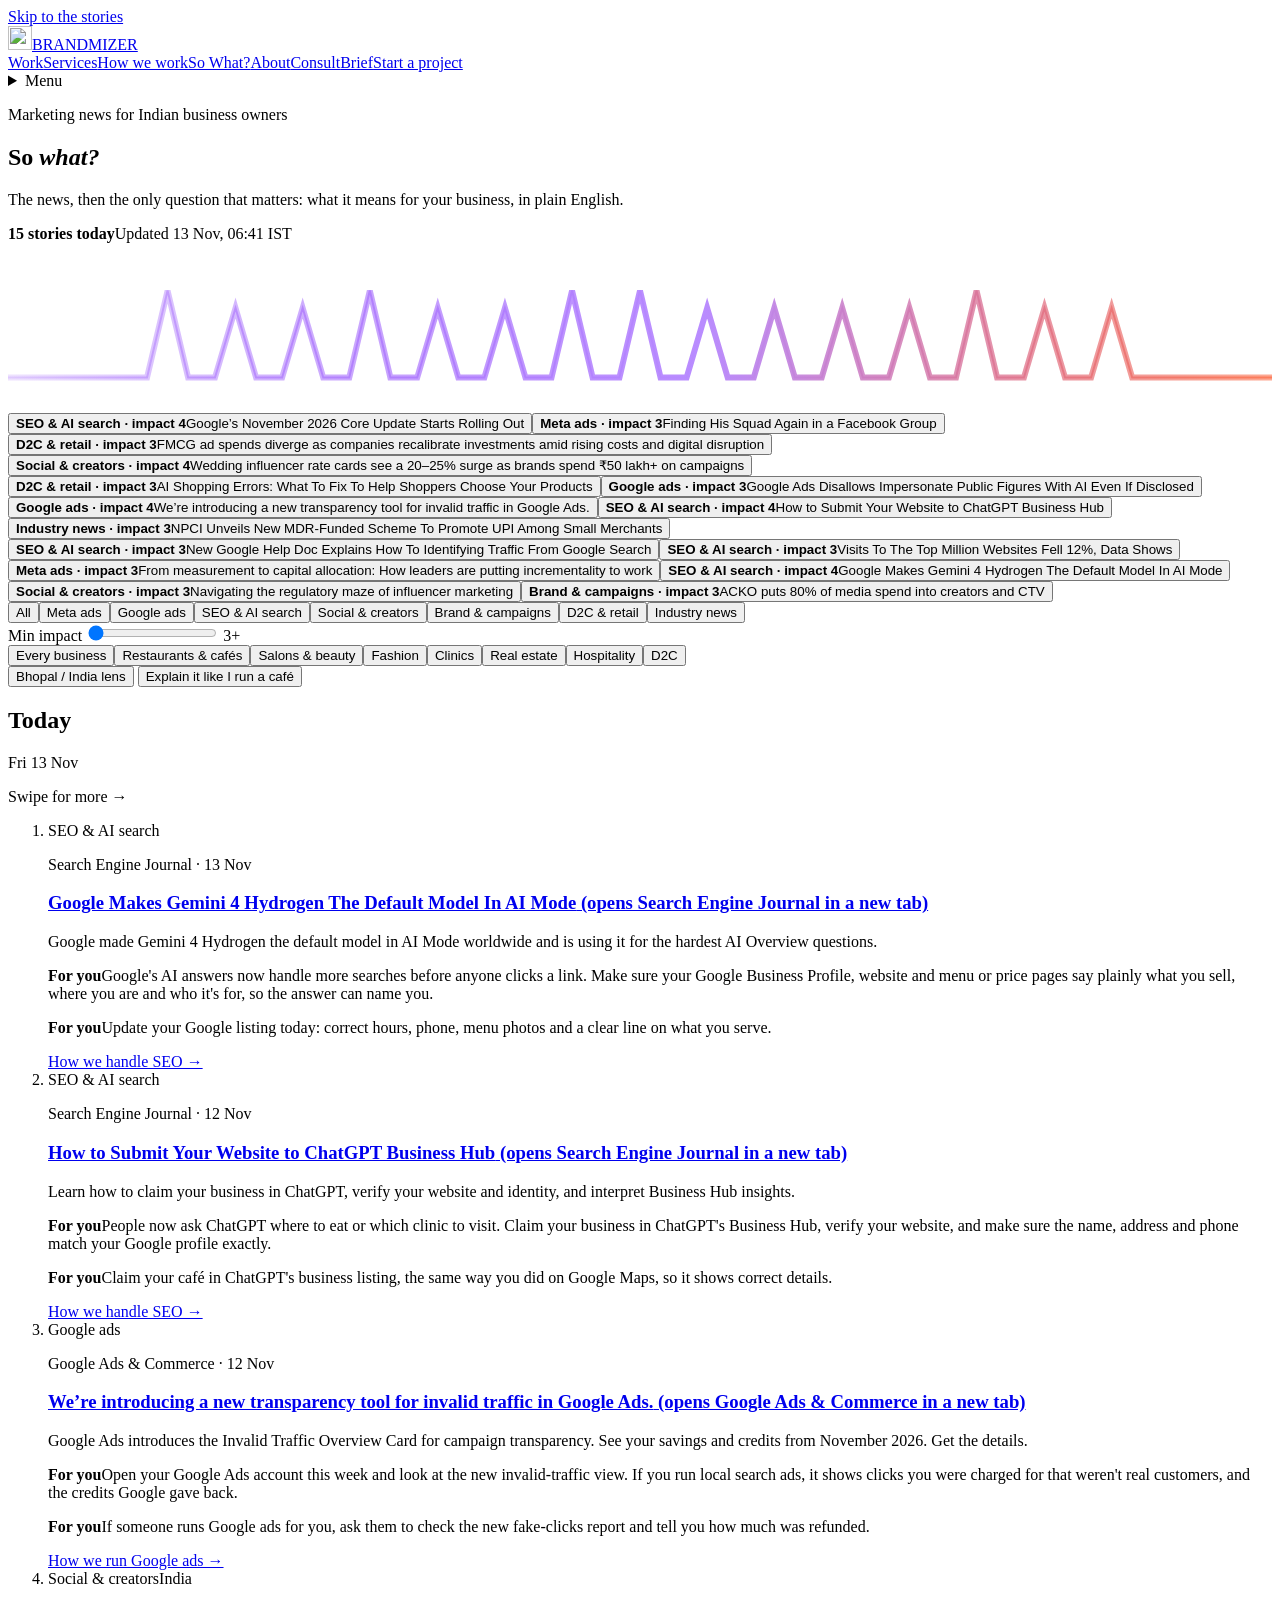
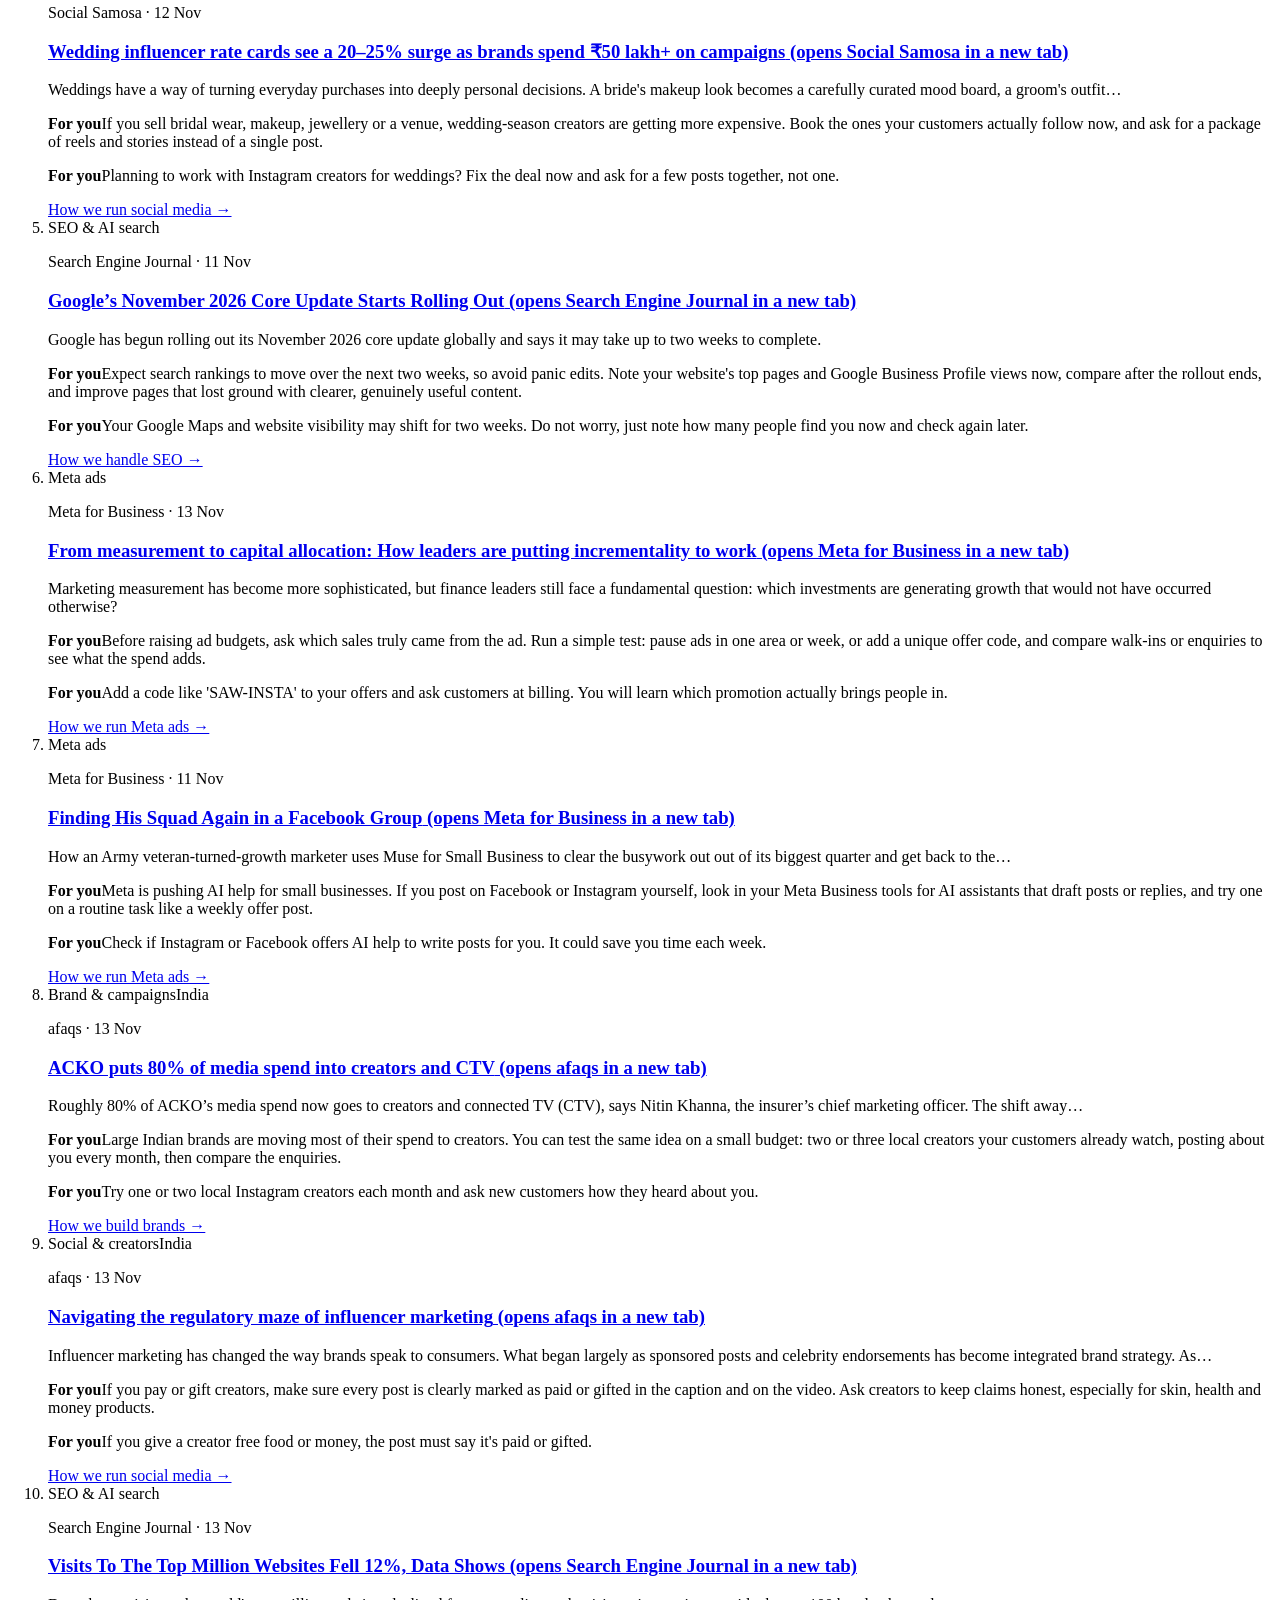
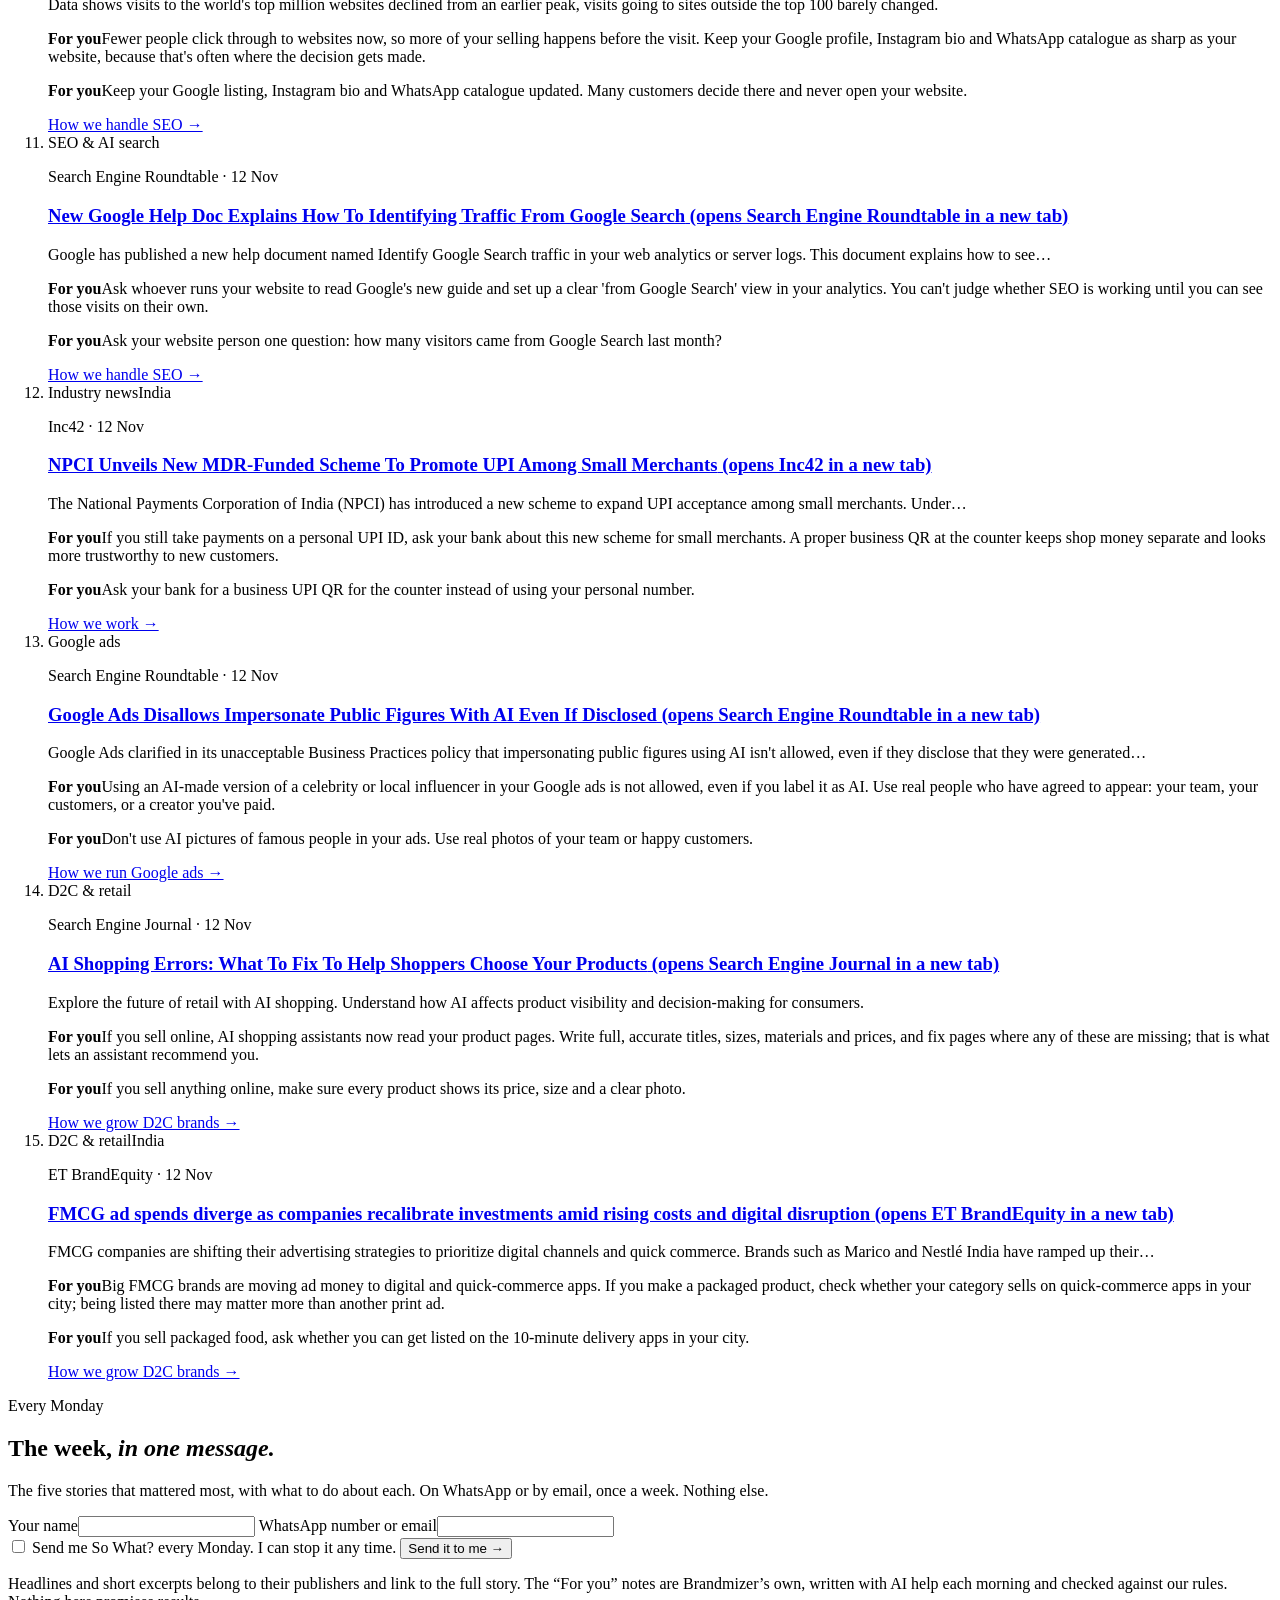
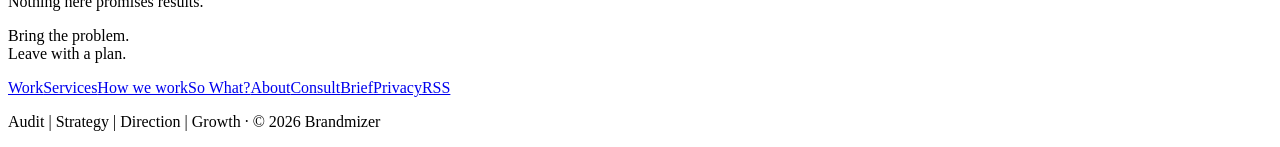
==== commit c0bb0285: "Signal motion: pulse run, rising peaks, scroll-synced mini signal, stories drop in, clearer filter c" ====
--- a/site/so-what-preview/index.html
+++ b/site/so-what-preview/index.html
@@ -6,7 +6,8 @@
 <link rel="canonical" href="https://brandmizer.com/so-what-preview/"><link rel="alternate" type="application/rss+xml" title="So What? by Brandmizer" href="/so-what-preview/feed.xml">
 <meta property="og:type" content="website"><meta property="og:site_name" content="Brandmizer"><meta property="og:title" content="So What? Marketing news, and what it means for your business | Brandmizer"><meta property="og:description" content="Today&#x27;s marketing news for Indian business owners, with a plain-English note on what each story means for you. Updated every morning by Brandmizer, Bhopal."><meta property="og:url" content="https://brandmizer.com/so-what-preview/"><meta property="og:image" content="https://brandmizer.com/og.jpg"><meta name="twitter:card" content="summary_large_image">
 <link rel="icon" href="/icon.png"><link rel="preload" href="/so-what-preview/bricolage.woff2" as="font" type="font/woff2" crossorigin>
-<link rel="stylesheet" href="/so-what-preview/so-what.css?v=1">
+<script>try{if(!matchMedia('(prefers-reduced-motion: reduce)').matches)document.documentElement.classList.add('motion')}catch(e){}</script>
+<link rel="stylesheet" href="/so-what-preview/so-what.css?v=2">
 <script type="application/ld+json">{"@context": "https://schema.org", "@type": "CollectionPage", "name": "So What? Marketing news, and what it means for your business | Brandmizer", "url": "https://brandmizer.com/so-what-preview/", "description": "Today's marketing news for Indian business owners, with a plain-English note on what each story means for you. Updated every morning by Brandmizer, Bhopal.", "publisher": {"@type": "Organization", "name": "Brandmizer", "url": "https://brandmizer.com/"}, "mainEntity": {"@type": "ItemList", "numberOfItems": 15, "itemListElement": [{"@type": "ListItem", "position": 1, "item": {"@type": "NewsArticle", "headline": "Google Makes Gemini 4 Hydrogen The Default Model In AI Mode", "url": "https://www.searchenginejournal.com/google-gemini-4-hydrogen-default-ai-mode/597096/", "datePublished": "2026-11-12T20:09:18+00:00", "publisher": {"@type": "Organization", "name": "Search Engine Journal"}, "abstract": "Google's AI answers now handle more searches before anyone clicks a link. Make sure your Google Business Profile, website and menu or price pages say plainly what you sell, where you are and who it's for, so the answer can name you."}}, {"@type": "ListItem", "position": 2, "item": {"@type": "NewsArticle", "headline": "How to Submit Your Website to ChatGPT Business Hub", "url": "https://www.searchenginejournal.com/submit-website-chatgpt/596785/", "datePublished": "2026-11-12T13:10:15+00:00", "publisher": {"@type": "Organization", "name": "Search Engine Journal"}, "abstract": "People now ask ChatGPT where to eat or which clinic to visit. Claim your business in ChatGPT's Business Hub, verify your website, and make sure the name, address and phone match your Google profile exactly."}}, {"@type": "ListItem", "position": 3, "item": {"@type": "NewsArticle", "headline": "We’re introducing a new transparency tool for invalid traffic in Google Ads.", "url": "https://blog.google/products/ads-commerce/invalid-traffic-overview-google-ads/", "datePublished": "2026-11-12T13:00:00+00:00", "publisher": {"@type": "Organization", "name": "Google Ads & Commerce"}, "abstract": "Open your Google Ads account this week and look at the new invalid-traffic view. If you run local search ads, it shows clicks you were charged for that weren't real customers, and the credits Google gave back."}}, {"@type": "ListItem", "position": 4, "item": {"@type": "NewsArticle", "headline": "Wedding influencer rate cards see a 20–25% surge as brands spend ₹50 lakh+ on campaigns", "url": "https://www.socialsamosa.com/experts-speak/wedding-influencer-rate-cards-20-25percent-surge-brands-spend-50-lakh-12765551", "datePublished": "2026-11-12T03:30:37+00:00", "publisher": {"@type": "Organization", "name": "Social Samosa"}, "abstract": "If you sell bridal wear, makeup, jewellery or a venue, wedding-season creators are getting more expensive. Book the ones your customers actually follow now, and ask for a package of reels and stories instead of a single post."}}, {"@type": "ListItem", "position": 5, "item": {"@type": "NewsArticle", "headline": "Google’s November 2026 Core Update Starts Rolling Out", "url": "https://www.searchenginejournal.com/google-november-2026-core-update/596614/", "datePublished": "2026-11-10T19:55:01+00:00", "publisher": {"@type": "Organization", "name": "Search Engine Journal"}, "abstract": "Expect search rankings to move over the next two weeks, so avoid panic edits. Note your website's top pages and Google Business Profile views now, compare after the rollout ends, and improve pages that lost ground with clearer, genuinely useful content."}}, {"@type": "ListItem", "position": 6, "item": {"@type": "NewsArticle", "headline": "From measurement to capital allocation: How leaders are putting incrementality to work", "url": "https://www.facebook.com/business/news/from-measurement-to-capital-allocation", "datePublished": "2026-11-12T20:06:02+00:00", "publisher": {"@type": "Organization", "name": "Meta for Business"}, "abstract": "Before raising ad budgets, ask which sales truly came from the ad. Run a simple test: pause ads in one area or week, or add a unique offer code, and compare walk-ins or enquiries to see what the spend adds."}}, {"@type": "ListItem", "position": 7, "item": {"@type": "NewsArticle", "headline": "Finding His Squad Again in a Facebook Group", "url": "https://www.facebook.com/business/news/finding-his-squad-again-in-a-facebook-group", "datePublished": "2026-11-11T17:00:31+00:00", "publisher": {"@type": "Organization", "name": "Meta for Business"}, "abstract": "Meta is pushing AI help for small businesses. If you post on Facebook or Instagram yourself, look in your Meta Business tools for AI assistants that draft posts or replies, and try one on a routine task like a weekly offer post."}}, {"@type": "ListItem", "position": 8, "item": {"@type": "NewsArticle", "headline": "ACKO puts 80% of media spend into creators and CTV", "url": "https://www.afaqs.com/news/mktg/acko-puts-80-of-media-spend-into-creators-and-ctv-12804410", "datePublished": "2026-11-13T00:00:37+00:00", "publisher": {"@type": "Organization", "name": "afaqs"}, "abstract": "Large Indian brands are moving most of their spend to creators. You can test the same idea on a small budget: two or three local creators your customers already watch, posting about you every month, then compare the enquiries."}}, {"@type": "ListItem", "position": 9, "item": {"@type": "NewsArticle", "headline": "Navigating the regulatory maze of influencer marketing", "url": "https://www.afaqs.com/news/guest-article/navigating-the-regulatory-maze-of-influencer-marketing-12804831", "datePublished": "2026-11-12T23:30:37+00:00", "publisher": {"@type": "Organization", "name": "afaqs"}, "abstract": "If you pay or gift creators, make sure every post is clearly marked as paid or gifted in the caption and on the video. Ask creators to keep claims honest, especially for skin, health and money products."}}, {"@type": "ListItem", "position": 10, "item": {"@type": "NewsArticle", "headline": "Visits To The Top Million Websites Fell 12%, Data Shows", "url": "https://www.searchenginejournal.com/visits-to-the-top-million-websites-fell-12-data-shows/597085/", "datePublished": "2026-11-12T18:43:03+00:00", "publisher": {"@type": "Organization", "name": "Search Engine Journal"}, "abstract": "Fewer people click through to websites now, so more of your selling happens before the visit. Keep your Google profile, Instagram bio and WhatsApp catalogue as sharp as your website, because that's often where the decision gets made."}}, {"@type": "ListItem", "position": 11, "item": {"@type": "NewsArticle", "headline": "New Google Help Doc Explains How To Identifying Traffic From Google Search", "url": "https://www.seroundtable.com/identify-traffic-from-google-search-42525.html", "datePublished": "2026-11-12T17:08:00+00:00", "publisher": {"@type": "Organization", "name": "Search Engine Roundtable"}, "abstract": "Ask whoever runs your website to read Google's new guide and set up a clear 'from Google Search' view in your analytics. You can't judge whether SEO is working until you can see those visits on their own."}}, {"@type": "ListItem", "position": 12, "item": {"@type": "NewsArticle", "headline": "NPCI Unveils New MDR-Funded Scheme To Promote UPI Among Small Merchants", "url": "https://inc42.com/buzz/npci-unveils-new-mdr-funded-scheme-to-promote-upi-among-small-merchants/", "datePublished": "2026-11-12T15:01:09+00:00", "publisher": {"@type": "Organization", "name": "Inc42"}, "abstract": "If you still take payments on a personal UPI ID, ask your bank about this new scheme for small merchants. A proper business QR at the counter keeps shop money separate and looks more trustworthy to new customers."}}, {"@type": "ListItem", "position": 13, "item": {"@type": "NewsArticle", "headline": "Google Ads Disallows Impersonate Public Figures With AI Even If Disclosed", "url": "https://www.seroundtable.com/google-ads-disallows-impersonate-public-figures-ai-42512.html", "datePublished": "2026-11-12T12:51:00+00:00", "publisher": {"@type": "Organization", "name": "Search Engine Roundtable"}, "abstract": "Using an AI-made version of a celebrity or local influencer in your Google ads is not allowed, even if you label it as AI. Use real people who have agreed to appear: your team, your customers, or a creator you've paid."}}, {"@type": "ListItem", "position": 14, "item": {"@type": "NewsArticle", "headline": "AI Shopping Errors: What To Fix To Help Shoppers Choose Your Products", "url": "https://www.searchenginejournal.com/fix-ai-shopping-errors-writesonic-spa/595790/", "datePublished": "2026-11-12T06:00:23+00:00", "publisher": {"@type": "Organization", "name": "Search Engine Journal"}, "abstract": "If you sell online, AI shopping assistants now read your product pages. Write full, accurate titles, sizes, materials and prices, and fix pages where any of these are missing; that is what lets an assistant recommend you."}}, {"@type": "ListItem", "position": 15, "item": {"@type": "NewsArticle", "headline": "FMCG ad spends diverge as companies recalibrate investments amid rising costs and digital disruption", "url": "https://brandequity.economictimes.indiatimes.com/news/research/advertising/fmcg-ad-spends-diverge-as-companies-recalibrate-investments-amid-rising-costs-and-digital-disruption/135753228", "datePublished": "2026-11-12T03:03:59+00:00", "publisher": {"@type": "Organization", "name": "ET BrandEquity"}, "abstract": "Big FMCG brands are moving ad money to digital and quick-commerce apps. If you make a packaged product, check whether your category sells on quick-commerce apps in your city; being listed there may matter more than another print ad."}}]}}</script><script>!function(f,b,e,v,n,t,s){if(f.fbq)return;n=f.fbq=function(){n.callMethod?n.callMethod.apply(n,arguments):n.queue.push(arguments)};if(!f._fbq)f._fbq=n;n.push=n;n.loaded=!0;n.version='2.0';n.queue=[];t=b.createElement(e);t.async=!0;t.src=v;s=b.getElementsByTagName(e)[0];s.parentNode.insertBefore(t,s)}(window,document,'script','https://connect.facebook.net/en_US/fbevents.js');fbq('init','4198595263773796');fbq('track','PageView');</script>
 </head>
 <body>
@@ -20,17 +21,18 @@
 <h1>So <em>what?</em></h1>
 <p class="sub">The news, then the only question that matters: what it means for your business, in plain English.</p></div>
 <p class="label stamp"><b>15 stories today</b>Updated 13 Nov, 06:41 IST</p></div>
-<div class="signal" aria-hidden="false"><svg viewBox="0 0 1600 190" preserveAspectRatio="none" role="group" aria-label="Today's stories as a signal: the taller the peak, the bigger the impact">
-<defs><linearGradient id="sg" x1="0" x2="1"><stop offset="0" stop-color="#8b3ffa" stop-opacity=".15"/><stop offset=".55" stop-color="#b98cff"/><stop offset="1" stop-color="#fb5225" stop-opacity=".5"/></linearGradient></defs>
-<path class="glow" d="M0 150 L176 150 L202 40 L228 150 L262 150 L288 62 L314 150 L347 150 L373 62 L399 150 L432 150 L458 40 L484 150 L518 150 L544 62 L570 150 L603 150 L629 62 L655 150 L688 150 L714 40 L740 150 L774 150 L800 40 L826 150 L859 150 L885 62 L911 150 L944 150 L970 62 L996 150 L1030 150 L1056 62 L1082 150 L1115 150 L1141 62 L1167 150 L1200 150 L1226 40 L1252 150 L1286 150 L1312 62 L1338 150 L1371 150 L1397 62 L1423 150 L1600 150" fill="none" stroke="url(#sg)" stroke-width="6"/><path d="M0 150 L176 150 L202 40 L228 150 L262 150 L288 62 L314 150 L347 150 L373 62 L399 150 L432 150 L458 40 L484 150 L518 150 L544 62 L570 150 L603 150 L629 62 L655 150 L688 150 L714 40 L740 150 L774 150 L800 40 L826 150 L859 150 L885 62 L911 150 L944 150 L970 62 L996 150 L1030 150 L1056 62 L1082 150 L1115 150 L1141 62 L1167 150 L1200 150 L1226 40 L1252 150 L1286 150 L1312 62 L1338 150 L1371 150 L1397 62 L1423 150 L1600 150" fill="none" stroke="url(#sg)" stroke-width="2"/>
-<g class="peak" data-for="s-9e4685d84fa1" tabindex="0" role="button" aria-label="Go to: Google’s November 2026 Core Update Starts Rolling Out"><circle cx="202" cy="40" r="5" fill="#fb5225"/></g><g class="peak" data-for="s-79b6a4acc6ac" tabindex="0" role="button" aria-label="Go to: Finding His Squad Again in a Facebook Group"><circle cx="288" cy="62" r="5" fill="#b98cff"/></g><g class="peak" data-for="s-7a551f74f8f1" tabindex="0" role="button" aria-label="Go to: FMCG ad spends diverge as companies recalibrate investments amid rising costs and digital disruption"><circle cx="373" cy="62" r="5" fill="#b98cff"/></g><g class="peak" data-for="s-b32c65d6b437" tabindex="0" role="button" aria-label="Go to: Wedding influencer rate cards see a 20–25% surge as brands spend ₹50 lakh+ on campaigns"><circle cx="458" cy="40" r="5" fill="#fb5225"/></g><g class="peak" data-for="s-f1b92e170b71" tabindex="0" role="button" aria-label="Go to: AI Shopping Errors: What To Fix To Help Shoppers Choose Your Products"><circle cx="544" cy="62" r="5" fill="#b98cff"/></g><g class="peak" data-for="s-995f81ce42e9" tabindex="0" role="button" aria-label="Go to: Google Ads Disallows Impersonate Public Figures With AI Even If Disclosed"><circle cx="629" cy="62" r="5" fill="#b98cff"/></g><g class="peak" data-for="s-d7cb22eeaa84" tabindex="0" role="button" aria-label="Go to: We’re introducing a new transparency tool for invalid traffic in Google Ads."><circle cx="714" cy="40" r="5" fill="#fb5225"/></g><g class="peak" data-for="s-14d401bca611" tabindex="0" role="button" aria-label="Go to: How to Submit Your Website to ChatGPT Business Hub"><circle cx="800" cy="40" r="5" fill="#fb5225"/></g><g class="peak" data-for="s-0faafb590cff" tabindex="0" role="button" aria-label="Go to: NPCI Unveils New MDR-Funded Scheme To Promote UPI Among Small Merchants"><circle cx="885" cy="62" r="5" fill="#b98cff"/></g><g class="peak" data-for="s-9e3d4a1f6106" tabindex="0" role="button" aria-label="Go to: New Google Help Doc Explains How To Identifying Traffic From Google Search"><circle cx="970" cy="62" r="5" fill="#b98cff"/></g><g class="peak" data-for="s-e3565c75cc93" tabindex="0" role="button" aria-label="Go to: Visits To The Top Million Websites Fell 12%, Data Shows"><circle cx="1056" cy="62" r="5" fill="#b98cff"/></g><g class="peak" data-for="s-0f41c5dbb4ca" tabindex="0" role="button" aria-label="Go to: From measurement to capital allocation: How leaders are putting incrementality to work"><circle cx="1141" cy="62" r="5" fill="#b98cff"/></g><g class="peak top" data-for="s-a123a9330220" tabindex="0" role="button" aria-label="Go to: Google Makes Gemini 4 Hydrogen The Default Model In AI Mode"><circle cx="1226" cy="40" r="5" fill="#fb5225"/></g><g class="peak" data-for="s-f8298ed9e74b" tabindex="0" role="button" aria-label="Go to: Navigating the regulatory maze of influencer marketing"><circle cx="1312" cy="62" r="5" fill="#b98cff"/></g><g class="peak" data-for="s-f70ac30956f1" tabindex="0" role="button" aria-label="Go to: ACKO puts 80% of media spend into creators and CTV"><circle cx="1397" cy="62" r="5" fill="#b98cff"/></g></svg></div></div></section>
+<div class="signal" data-w="1600" data-vh="190" data-base="150"><svg viewBox="0 0 1600 190" preserveAspectRatio="none" aria-hidden="true" focusable="false">
+<defs><linearGradient id="sg" gradientUnits="userSpaceOnUse" x1="0" x2="1600" y1="0" y2="0"><stop offset="0" stop-color="#8b3ffa" stop-opacity=".15"/><stop offset=".55" stop-color="#b98cff"/><stop offset="1" stop-color="#fb5225" stop-opacity=".5"/></linearGradient>
+<linearGradient id="sp" gradientUnits="userSpaceOnUse" x1="-600" x2="-300" y1="0" y2="0"><stop offset="0" stop-color="#fb5225" stop-opacity="0"/><stop offset=".8" stop-color="#ffb724" stop-opacity=".95"/><stop offset=".9" stop-color="#fff"/><stop offset=".96" stop-color="#fff" stop-opacity="0"/></linearGradient></defs>
+<path class="glow" d="M0 150 L176 150 L202 40 L228 150 L262 150 L288 62 L314 150 L347 150 L373 62 L399 150 L432 150 L458 40 L484 150 L518 150 L544 62 L570 150 L603 150 L629 62 L655 150 L688 150 L714 40 L740 150 L774 150 L800 40 L826 150 L859 150 L885 62 L911 150 L944 150 L970 62 L996 150 L1030 150 L1056 62 L1082 150 L1115 150 L1141 62 L1167 150 L1200 150 L1226 40 L1252 150 L1286 150 L1312 62 L1338 150 L1371 150 L1397 62 L1423 150 L1600 150" fill="none" stroke="url(#sg)" stroke-width="6" vector-effect="non-scaling-stroke"/><path class="line" d="M0 150 L176 150 L202 40 L228 150 L262 150 L288 62 L314 150 L347 150 L373 62 L399 150 L432 150 L458 40 L484 150 L518 150 L544 62 L570 150 L603 150 L629 62 L655 150 L688 150 L714 40 L740 150 L774 150 L800 40 L826 150 L859 150 L885 62 L911 150 L944 150 L970 62 L996 150 L1030 150 L1056 62 L1082 150 L1115 150 L1141 62 L1167 150 L1200 150 L1226 40 L1252 150 L1286 150 L1312 62 L1338 150 L1371 150 L1397 62 L1423 150 L1600 150" fill="none" stroke="url(#sg)" stroke-width="2" vector-effect="non-scaling-stroke"/><path class="spark" d="M0 150 L176 150 L202 40 L228 150 L262 150 L288 62 L314 150 L347 150 L373 62 L399 150 L432 150 L458 40 L484 150 L518 150 L544 62 L570 150 L603 150 L629 62 L655 150 L688 150 L714 40 L740 150 L774 150 L800 40 L826 150 L859 150 L885 62 L911 150 L944 150 L970 62 L996 150 L1030 150 L1056 62 L1082 150 L1115 150 L1141 62 L1167 150 L1200 150 L1226 40 L1252 150 L1286 150 L1312 62 L1338 150 L1371 150 L1397 62 L1423 150 L1600 150" fill="none" stroke="url(#sp)" stroke-width="3" vector-effect="non-scaling-stroke"/></svg>
+<div class="dots" role="group" aria-label="Today's stories as a signal: the taller the peak, the bigger the impact. Pick one to jump to it."><button class="peak hot l" type="button" data-for="s-9e4685d84fa1" data-x="202" data-h="110" style="left:12.625%;top:21.053%" aria-label="Go to: Google’s November 2026 Core Update Starts Rolling Out"><span class="tip" aria-hidden="true"><b>SEO &amp; AI search · impact 4</b>Google’s November 2026 Core Update Starts Rolling Out</span></button><button class="peak" type="button" data-for="s-79b6a4acc6ac" data-x="288" data-h="88" style="left:18.000%;top:32.632%" aria-label="Go to: Finding His Squad Again in a Facebook Group"><span class="tip" aria-hidden="true"><b>Meta ads · impact 3</b>Finding His Squad Again in a Facebook Group</span></button><button class="peak" type="button" data-for="s-7a551f74f8f1" data-x="373" data-h="88" style="left:23.312%;top:32.632%" aria-label="Go to: FMCG ad spends diverge as companies recalibrate investments amid rising costs and digital disruption"><span class="tip" aria-hidden="true"><b>D2C &amp; retail · impact 3</b>FMCG ad spends diverge as companies recalibrate investments amid rising costs and digital disruption</span></button><button class="peak hot" type="button" data-for="s-b32c65d6b437" data-x="458" data-h="110" style="left:28.625%;top:21.053%" aria-label="Go to: Wedding influencer rate cards see a 20–25% surge as brands spend ₹50 lakh+ on campaigns"><span class="tip" aria-hidden="true"><b>Social &amp; creators · impact 4</b>Wedding influencer rate cards see a 20–25% surge as brands spend ₹50 lakh+ on campaigns</span></button><button class="peak" type="button" data-for="s-f1b92e170b71" data-x="544" data-h="88" style="left:34.000%;top:32.632%" aria-label="Go to: AI Shopping Errors: What To Fix To Help Shoppers Choose Your Products"><span class="tip" aria-hidden="true"><b>D2C &amp; retail · impact 3</b>AI Shopping Errors: What To Fix To Help Shoppers Choose Your Products</span></button><button class="peak" type="button" data-for="s-995f81ce42e9" data-x="629" data-h="88" style="left:39.312%;top:32.632%" aria-label="Go to: Google Ads Disallows Impersonate Public Figures With AI Even If Disclosed"><span class="tip" aria-hidden="true"><b>Google ads · impact 3</b>Google Ads Disallows Impersonate Public Figures With AI Even If Disclosed</span></button><button class="peak hot" type="button" data-for="s-d7cb22eeaa84" data-x="714" data-h="110" style="left:44.625%;top:21.053%" aria-label="Go to: We’re introducing a new transparency tool for invalid traffic in Google Ads."><span class="tip" aria-hidden="true"><b>Google ads · impact 4</b>We’re introducing a new transparency tool for invalid traffic in Google Ads.</span></button><button class="peak hot" type="button" data-for="s-14d401bca611" data-x="800" data-h="110" style="left:50.000%;top:21.053%" aria-label="Go to: How to Submit Your Website to ChatGPT Business Hub"><span class="tip" aria-hidden="true"><b>SEO &amp; AI search · impact 4</b>How to Submit Your Website to ChatGPT Business Hub</span></button><button class="peak" type="button" data-for="s-0faafb590cff" data-x="885" data-h="88" style="left:55.312%;top:32.632%" aria-label="Go to: NPCI Unveils New MDR-Funded Scheme To Promote UPI Among Small Merchants"><span class="tip" aria-hidden="true"><b>Industry news · impact 3</b>NPCI Unveils New MDR-Funded Scheme To Promote UPI Among Small Merchants</span></button><button class="peak" type="button" data-for="s-9e3d4a1f6106" data-x="970" data-h="88" style="left:60.625%;top:32.632%" aria-label="Go to: New Google Help Doc Explains How To Identifying Traffic From Google Search"><span class="tip" aria-hidden="true"><b>SEO &amp; AI search · impact 3</b>New Google Help Doc Explains How To Identifying Traffic From Google Search</span></button><button class="peak" type="button" data-for="s-e3565c75cc93" data-x="1056" data-h="88" style="left:66.000%;top:32.632%" aria-label="Go to: Visits To The Top Million Websites Fell 12%, Data Shows"><span class="tip" aria-hidden="true"><b>SEO &amp; AI search · impact 3</b>Visits To The Top Million Websites Fell 12%, Data Shows</span></button><button class="peak" type="button" data-for="s-0f41c5dbb4ca" data-x="1141" data-h="88" style="left:71.312%;top:32.632%" aria-label="Go to: From measurement to capital allocation: How leaders are putting incrementality to work"><span class="tip" aria-hidden="true"><b>Meta ads · impact 3</b>From measurement to capital allocation: How leaders are putting incrementality to work</span></button><button class="peak hot top" type="button" data-for="s-a123a9330220" data-x="1226" data-h="110" style="left:76.625%;top:21.053%" aria-label="Go to: Google Makes Gemini 4 Hydrogen The Default Model In AI Mode"><span class="tip" aria-hidden="true"><b>SEO &amp; AI search · impact 4</b>Google Makes Gemini 4 Hydrogen The Default Model In AI Mode</span></button><button class="peak" type="button" data-for="s-f8298ed9e74b" data-x="1312" data-h="88" style="left:82.000%;top:32.632%" aria-label="Go to: Navigating the regulatory maze of influencer marketing"><span class="tip" aria-hidden="true"><b>Social &amp; creators · impact 3</b>Navigating the regulatory maze of influencer marketing</span></button><button class="peak r" type="button" data-for="s-f70ac30956f1" data-x="1397" data-h="88" style="left:87.312%;top:32.632%" aria-label="Go to: ACKO puts 80% of media spend into creators and CTV"><span class="tip" aria-hidden="true"><b>Brand &amp; campaigns · impact 3</b>ACKO puts 80% of media spend into creators and CTV</span></button><span class="head" aria-hidden="true"></span></div></div></div></section>
 <div class="controls" role="region" aria-label="Filters"><div class="wrap">
 <span class="dial" aria-hidden="true"></span><div class="chips" role="group" aria-label="Category"><button class="chip" type="button" data-cat-btn="all" aria-pressed="true">All</button><button class="chip" type="button" data-cat-btn="Meta ads" aria-pressed="false">Meta ads</button><button class="chip" type="button" data-cat-btn="Google ads" aria-pressed="false">Google ads</button><button class="chip" type="button" data-cat-btn="SEO &amp; AI search" aria-pressed="false">SEO &amp; AI search</button><button class="chip" type="button" data-cat-btn="Social &amp; creators" aria-pressed="false">Social &amp; creators</button><button class="chip" type="button" data-cat-btn="Brand &amp; campaigns" aria-pressed="false">Brand &amp; campaigns</button><button class="chip" type="button" data-cat-btn="D2C &amp; retail" aria-pressed="false">D2C &amp; retail</button><button class="chip" type="button" data-cat-btn="Industry news" aria-pressed="false">Industry news</button></div>
 <label class="imp-ctl label" for="min">Min impact <input id="min" type="range" min="3" max="5" step="1" value="3"> <span id="minval">3+</span></label>
 </div><div class="wrap"><div class="chips" role="group" aria-label="Business type"><button class="chip" type="button" data-ind-btn="all" aria-pressed="true">Every business</button><button class="chip" type="button" data-ind-btn="Restaurants &amp; cafés" aria-pressed="false">Restaurants &amp; cafés</button><button class="chip" type="button" data-ind-btn="Salons &amp; beauty" aria-pressed="false">Salons &amp; beauty</button><button class="chip" type="button" data-ind-btn="Fashion" aria-pressed="false">Fashion</button><button class="chip" type="button" data-ind-btn="Clinics" aria-pressed="false">Clinics</button><button class="chip" type="button" data-ind-btn="Real estate" aria-pressed="false">Real estate</button><button class="chip" type="button" data-ind-btn="Hospitality" aria-pressed="false">Hospitality</button><button class="chip" type="button" data-ind-btn="D2C" aria-pressed="false">D2C</button></div>
 <button class="sw" id="lens" type="button" aria-pressed="false"><i></i>Bhopal / India lens</button>
 <button class="sw" id="cafe" type="button" aria-pressed="false"><i></i>Explain it like I run a café</button></div></div>
-<div class="wrap days" id="stories"><p class="label" aria-live="polite" id="count"></p>
+<div class="wrap days" id="stories"><div class="countrow"><p class="label" aria-live="polite" id="count"></p><button class="clear" id="clear" type="button" hidden>Clear filters</button></div>
 <section class="day today" aria-labelledby="d-2026-11-13">
 <div class="dayhead"><h2 id="d-2026-11-13">Today</h2><span class="label">Fri 13 Nov</span></div><p class="label swipehint">Swipe for more →</p>
 <ol class="list"><li class="story" id="s-a123a9330220" data-cat="SEO &amp; AI search" data-ind="" data-imp="4" data-india="0">
@@ -209,5 +211,5 @@
 </div></main>
 <footer class="foot"><div class="wrap"><div><p class="big">Bring the problem.<br>Leave with a plan.</p></div>
 <div><nav aria-label="Footer"><a href="/city/">Work</a><a href="/services/">Services</a><a href="/how-we-work/">How we work</a><a href="/so-what-preview/">So What?</a><a href="/about/">About</a><a href="/consult/">Consult</a><a href="/brief/">Brief</a><a href="/privacy/">Privacy</a><a href="/so-what-preview/feed.xml">RSS</a></nav><p class="small">Audit | Strategy | Direction | Growth · © 2026 Brandmizer</p></div></div></footer>
-<script src="/so-what-preview/so-what.js?v=1" defer></script>
+<script src="/so-what-preview/so-what.js?v=2" defer></script>
 </body></html>
